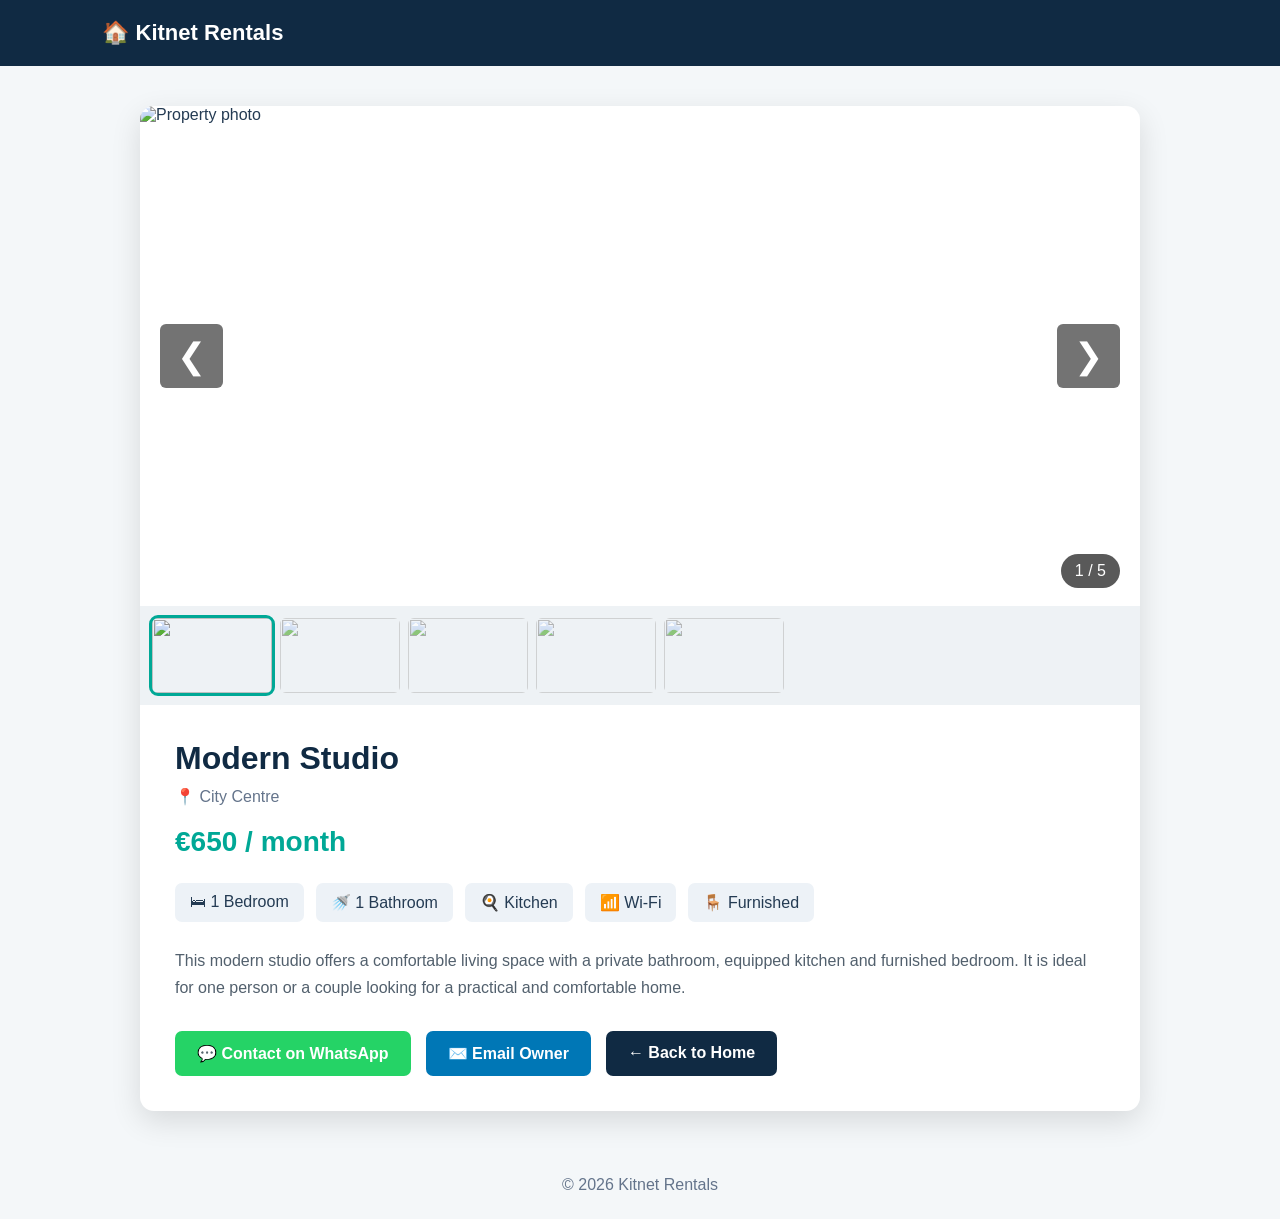
==== kitnet1.html @ 608497ba "Update kitnet1.html" ====
<!DOCTYPE html>
<html lang="en">
<head>
    <meta charset="UTF-8">
    <meta name="viewport" content="width=device-width, initial-scale=1.0">
    <title>Modern Studio | Kitnet Rentals</title>

    <style>
        * {
            box-sizing: border-box;
            margin: 0;
            padding: 0;
            font-family: Arial, sans-serif;
        }

        body {
            background: #f4f7f9;
            color: #243b53;
        }

        header {
            background: #102a43;
            padding: 20px 8%;
        }

        header a {
            color: white;
            text-decoration: none;
            font-size: 22px;
            font-weight: bold;
        }

        .container {
            max-width: 1000px;
            margin: 40px auto;
            background: white;
            border-radius: 14px;
            overflow: hidden;
            box-shadow: 0 10px 30px rgba(0,0,0,0.12);
        }

        /* PHOTO GALLERY */

        .gallery {
            position: relative;
        }

        .main-image {
            width: 100%;
            height: 500px;
            object-fit: cover;
            display: block;
        }

        .arrow {
            position: absolute;
            top: 50%;
            transform: translateY(-50%);
            background: rgba(0,0,0,0.55);
            color: white;
            border: none;
            font-size: 35px;
            padding: 12px 17px;
            cursor: pointer;
            border-radius: 6px;
        }

        .arrow:hover {
            background: rgba(0,0,0,0.8);
        }

        .previous {
            left: 20px;
        }

        .next {
            right: 20px;
        }

        .photo-number {
            position: absolute;
            bottom: 18px;
            right: 20px;
            background: rgba(0,0,0,0.65);
            color: white;
            padding: 8px 14px;
            border-radius: 20px;
        }

        /* THUMBNAILS */

        .thumbnails {
            display: flex;
            gap: 8px;
            padding: 12px;
            background: #eef2f5;
            overflow-x: auto;
        }

        .thumbnails img {
            width: 120px;
            height: 75px;
            object-fit: cover;
            cursor: pointer;
            border-radius: 6px;
            opacity: 0.65;
            transition: 0.2s;
        }

        .thumbnails img:hover {
            opacity: 1;
        }

        .thumbnails img.active {
            opacity: 1;
            outline: 3px solid #00a896;
        }

        /* PROPERTY INFORMATION */

        .content {
            padding: 35px;
        }

        h1 {
            color: #102a43;
            margin-bottom: 10px;
        }

        .location {
            color: #64748b;
            margin-bottom: 20px;
        }

        .price {
            color: #00a896;
            font-size: 28px;
            font-weight: bold;
            margin-bottom: 25px;
        }

        .features {
            display: flex;
            gap: 12px;
            flex-wrap: wrap;
            margin: 25px 0;
        }

        .features span {
            background: #edf2f7;
            padding: 10px 15px;
            border-radius: 7px;
        }

        .description {
            line-height: 1.7;
            color: #52606d;
            margin-bottom: 30px;
        }

        .buttons {
            display: flex;
            gap: 15px;
            flex-wrap: wrap;
        }

        .button {
            text-decoration: none;
            padding: 13px 22px;
            border-radius: 7px;
            font-weight: bold;
            color: white;
        }

        .whatsapp {
            background: #25D366;
        }

        .email {
            background: #0077b6;
        }

        .back {
            background: #102a43;
        }

        footer {
            text-align: center;
            padding: 25px;
            color: #64748b;
        }

        @media(max-width:700px) {

            .container {
                margin: 15px;
            }

            .main-image {
                height: 300px;
            }

            .content {
                padding: 22px;
            }

            .arrow {
                font-size: 25px;
            }

            .thumbnails img {
                width: 90px;
                height: 60px;
            }
        }
    </style>
</head>

<body>

<header>
    <a href="index.html">🏠 Kitnet Rentals</a>
</header>


<div class="container">

    <!-- GALLERY -->

    <div class="gallery">

        <img
            id="mainImage"
            class="main-image"
            src="https://images.unsplash.com/photo-1522708323590-d24dbb6b0267?auto=format&fit=crop&w=1400&q=85"
            alt="Property photo"
        >

        <button class="arrow previous" onclick="previousImage()">
            ❮
        </button>

        <button class="arrow next" onclick="nextImage()">
            ❯
        </button>

        <div class="photo-number" id="photoNumber">
            1 / 5
        </div>

    </div>


    <!-- SMALL PHOTOS -->

    <div class="thumbnails">

        <img
            src="https://images.unsplash.com/photo-1522708323590-d24dbb6b0267?auto=format&fit=crop&w=500&q=80"
            onclick="selectImage(0)"
            class="active"
        >

        <img
            src="https://images.unsplash.com/photo-1505693416388-ac5ce068fe85?auto=format&fit=crop&w=500&q=80"
            onclick="selectImage(1)"
        >

        <img
            src="https://images.unsplash.com/photo-1484154218962-a197022b5858?auto=format&fit=crop&w=500&q=80"
            onclick="selectImage(2)"
        >

        <img
            src="https://images.unsplash.com/photo-1564013799919-ab600027ffc6?auto=format&fit=crop&w=500&q=80"
            onclick="selectImage(3)"
        >

        <img
            src="https://images.unsplash.com/photo-1493663284031-b7e3aefcae8e?auto=format&fit=crop&w=500&q=80"
            onclick="selectImage(4)"
        >

    </div>


    <!-- PROPERTY DETAILS -->

    <div class="content">

        <h1>Modern Studio</h1>

        <p class="location">
            📍 City Centre
        </p>

        <p class="price">
            €650 / month
        </p>

        <div class="features">

            <span>🛏 1 Bedroom</span>

            <span>🚿 1 Bathroom</span>

            <span>🍳 Kitchen</span>

            <span>📶 Wi-Fi</span>

            <span>🪑 Furnished</span>

        </div>

        <p class="description">

            This modern studio offers a comfortable living space with
            a private bathroom, equipped kitchen and furnished bedroom.

            It is ideal for one person or a couple looking for a practical
            and comfortable home.

        </p>


        <div class="buttons">

            <a
                class="button whatsapp"
                href="https://wa.me/353833100451?text=Hello%2C%20I%20am%20interested%20in%20the%20Modern%20Studio."
                target="_blank">

                💬 Contact on WhatsApp

            </a>


            <a
                class="button email"
                href="mailto:owner@example.com">

                ✉️ Email Owner

            </a>


            <a
                class="button back"
                href="index.html">

                ← Back to Home

            </a>

        </div>

    </div>

</div>


<footer>
    © 2026 Kitnet Rentals
</footer>


<script>

    const images = [

        "https://images.unsplash.com/photo-1522708323590-d24dbb6b0267?auto=format&fit=crop&w=1400&q=85",

        "https://images.unsplash.com/photo-1505693416388-ac5ce068fe85?auto=format&fit=crop&w=1400&q=85",

        "https://images.unsplash.com/photo-1484154218962-a197022b5858?auto=format&fit=crop&w=1400&q=85",

        "https://images.unsplash.com/photo-1564013799919-ab600027ffc6?auto=format&fit=crop&w=1400&q=85",

        "https://images.unsplash.com/photo-1493663284031-b7e3aefcae8e?auto=format&fit=crop&w=1400&q=85"

    ];

    let currentImage = 0;


    function showImage() {

        document.getElementById("mainImage").src =
            images[currentImage];

        document.getElementById("photoNumber").innerText =
            (currentImage + 1) + " / " + images.length;


        const thumbnails =
            document.querySelectorAll(".thumbnails img");

        thumbnails.forEach(function(photo) {
            photo.classList.remove("active");
        });

        thumbnails[currentImage].classList.add("active");
    }


    function nextImage() {

        currentImage++;

        if (currentImage >= images.length) {
            currentImage = 0;
        }

        showImage();
    }


    function previousImage() {

        currentImage--;

        if (currentImage < 0) {
            currentImage = images.length - 1;
        }

        showImage();
    }


    function selectImage(number) {

        currentImage = number;

        showImage();
    }

</script>


</body>
</html>
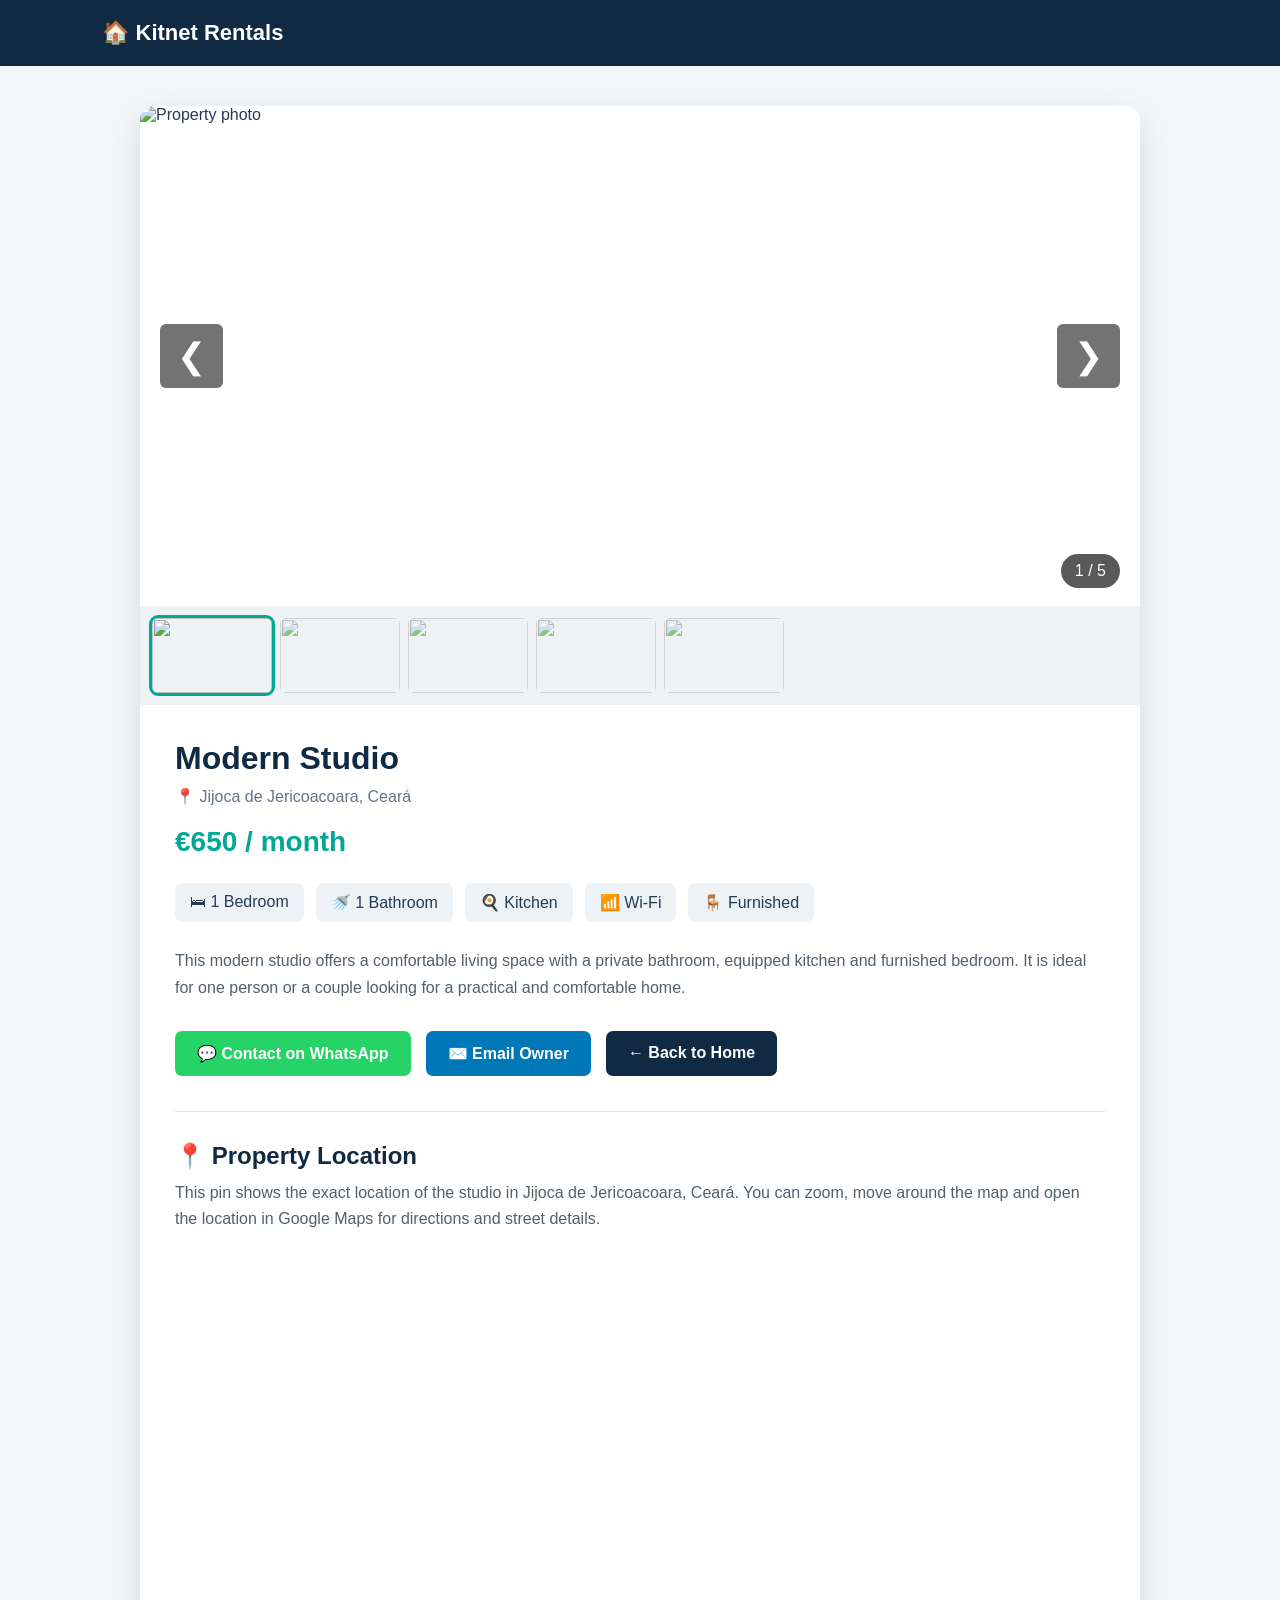
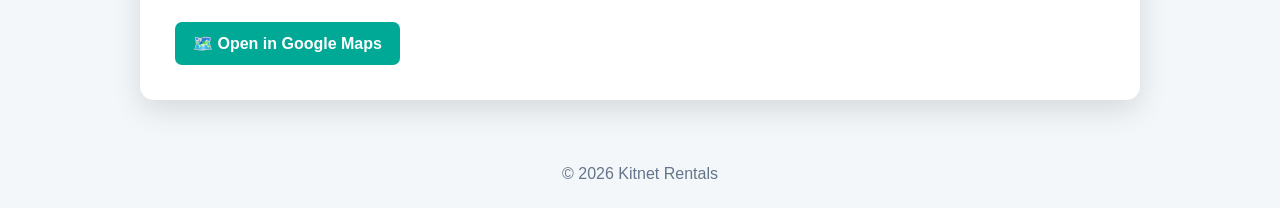
==== commit e1f6ae97: "Add interactive property map" ====
--- a/kitnet1.html
+++ b/kitnet1.html
@@ -184,6 +184,48 @@
             background: #102a43;
         }
 
+        /* PROPERTY MAP */
+        .map-section {
+            margin-top: 35px;
+            padding-top: 30px;
+            border-top: 1px solid #d9e2ec;
+        }
+
+        .map-section h2 {
+            color: #102a43;
+            margin-bottom: 10px;
+            font-size: 24px;
+        }
+
+        .map-section p {
+            color: #52606d;
+            line-height: 1.6;
+            margin-bottom: 15px;
+        }
+
+        .map-frame {
+            width: 100%;
+            height: 360px;
+            border: 0;
+            border-radius: 12px;
+            display: block;
+        }
+
+        .map-link {
+            display: inline-block;
+            margin-top: 15px;
+            background: #00a896;
+            color: white;
+            text-decoration: none;
+            padding: 12px 18px;
+            border-radius: 7px;
+            font-weight: bold;
+        }
+
+        .map-link:hover {
+            background: #028b7c;
+        }
+
         footer {
             text-align: center;
             padding: 25px;
@@ -290,9 +332,7 @@
 
         <h1>Modern Studio</h1>
 
-        <p class="location">
-            📍 City Centre
-        </p>
+        <p class="location">📍 Jijoca de Jericoacoara, Ceará</p>
 
         <p class="price">
             €650 / month
@@ -354,6 +394,34 @@
 
         </div>
 
+        <section class="map-section" aria-labelledby="property-location-title">
+            <h2 id="property-location-title">📍 Property Location</h2>
+
+            <p>
+                This pin shows the exact location of the studio in
+                Jijoca de Jericoacoara, Ceará. You can zoom, move around the map
+                and open the location in Google Maps for directions and street details.
+            </p>
+
+            <iframe
+                class="map-frame"
+                src="https://www.google.com/maps?q=-2.9163611,-40.4508333&z=17&output=embed"
+                title="Map showing the exact property location in Jijoca de Jericoacoara"
+                loading="lazy"
+                referrerpolicy="no-referrer-when-downgrade"
+                allowfullscreen>
+            </iframe>
+
+            <a
+                class="map-link"
+                href="https://www.google.com/maps?q=-2.9163611,-40.4508333"
+                target="_blank"
+                rel="noopener noreferrer">
+                🗺️ Open in Google Maps
+            </a>
+        </section>
+
+
     </div>
 
 </div>
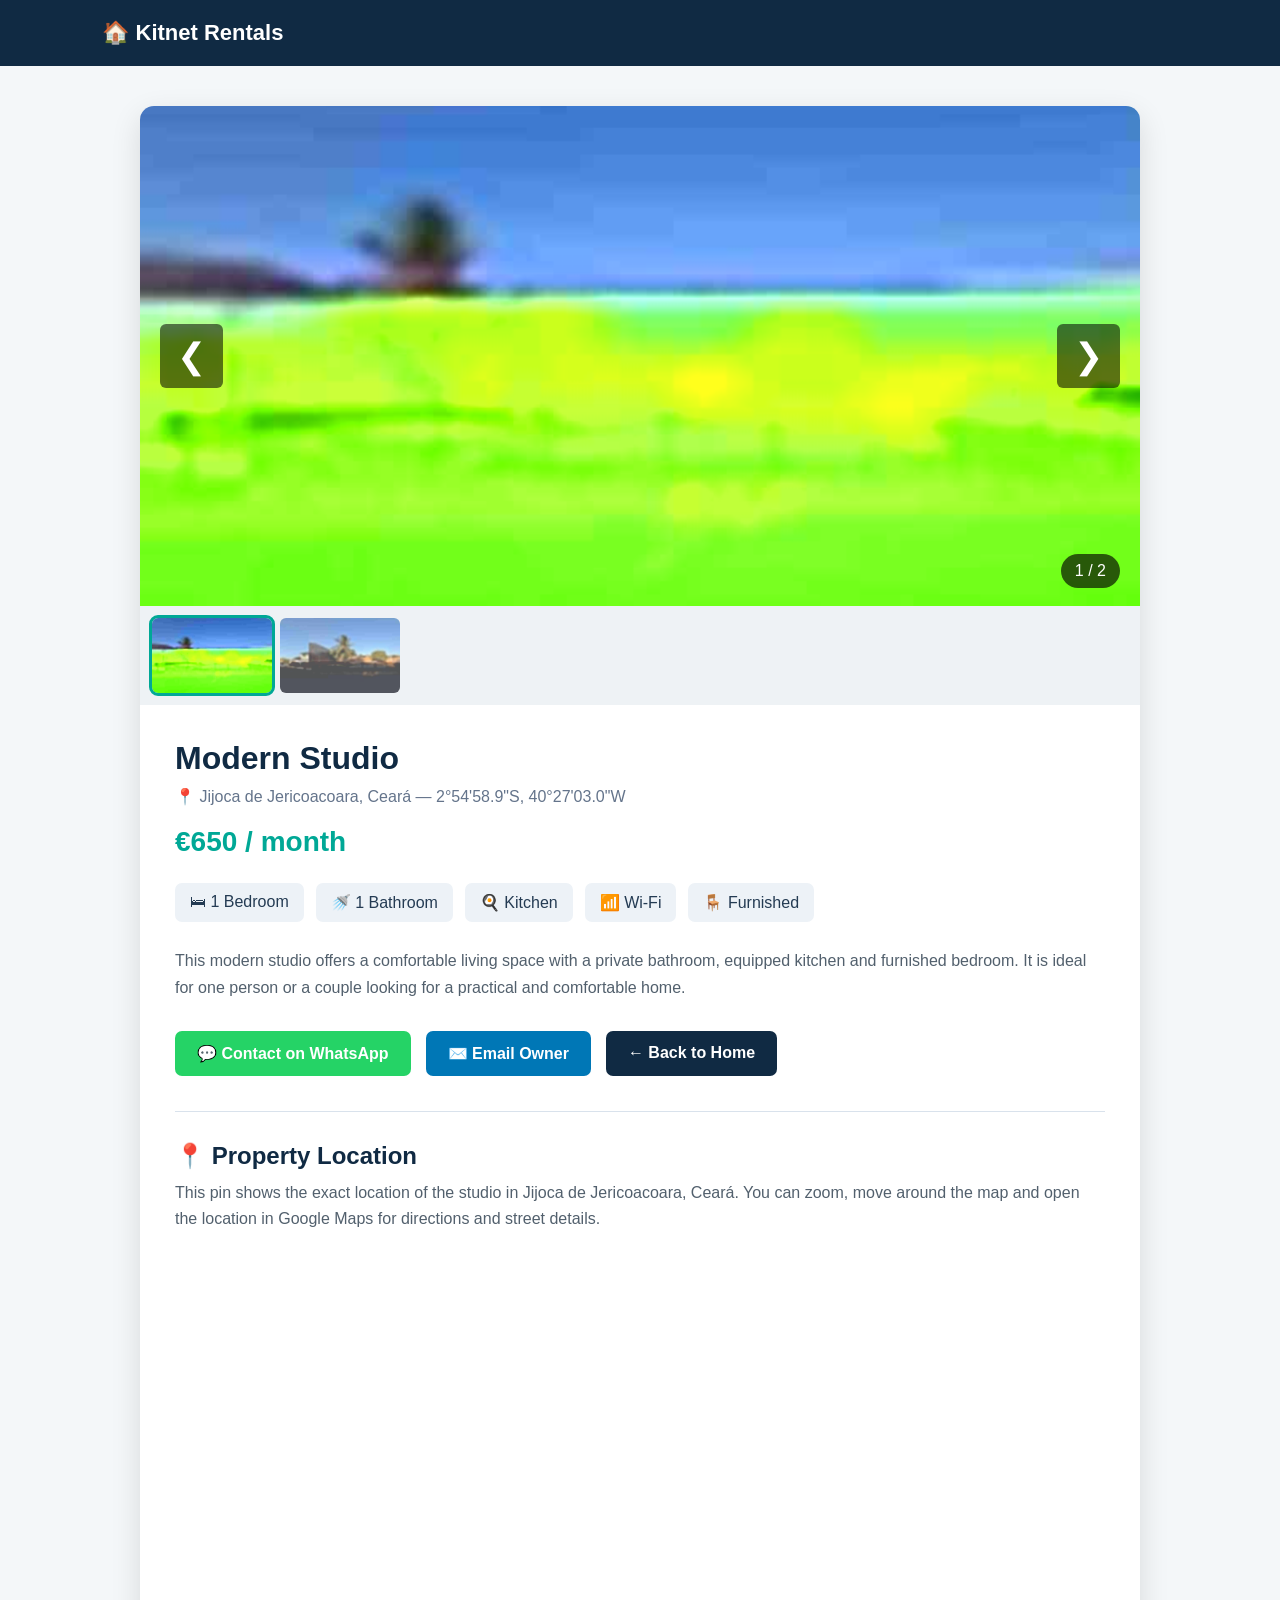
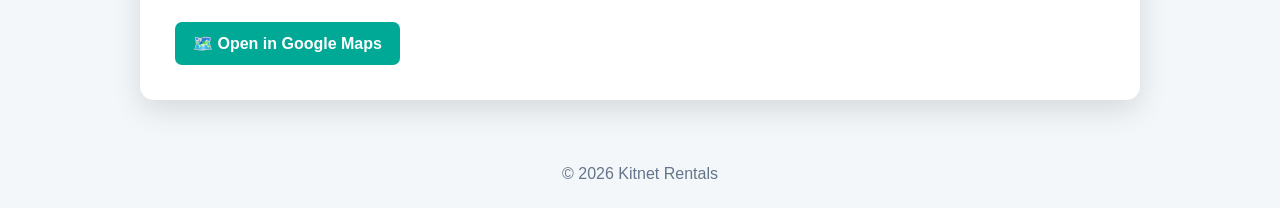
==== commit c026f6c0: "Use actual Modern Studio photos and exact location" ====
--- a/kitnet1.html
+++ b/kitnet1.html
@@ -274,8 +274,8 @@
         <img
             id="mainImage"
             class="main-image"
-            src="https://images.unsplash.com/photo-1522708323590-d24dbb6b0267?auto=format&fit=crop&w=1400&q=85"
-            alt="Property photo"
+            src="images/modern-studio-1.jpg"
+            alt="Modern Studio property exterior"
         >
 
         <button class="arrow previous" onclick="previousImage()">
@@ -287,7 +287,7 @@
         </button>
 
         <div class="photo-number" id="photoNumber">
-            1 / 5
+            1 / 2
         </div>
 
     </div>
@@ -298,31 +298,18 @@
     <div class="thumbnails">
 
         <img
-            src="https://images.unsplash.com/photo-1522708323590-d24dbb6b0267?auto=format&fit=crop&w=500&q=80"
+            src="images/modern-studio-1.jpg"
             onclick="selectImage(0)"
             class="active"
+            alt="Modern Studio exterior view 1"
         >
 
         <img
-            src="https://images.unsplash.com/photo-1505693416388-ac5ce068fe85?auto=format&fit=crop&w=500&q=80"
+            src="images/modern-studio-2.jpg"
             onclick="selectImage(1)"
+            alt="Modern Studio exterior view 2"
         >
 
-        <img
-            src="https://images.unsplash.com/photo-1484154218962-a197022b5858?auto=format&fit=crop&w=500&q=80"
-            onclick="selectImage(2)"
-        >
-
-        <img
-            src="https://images.unsplash.com/photo-1564013799919-ab600027ffc6?auto=format&fit=crop&w=500&q=80"
-            onclick="selectImage(3)"
-        >
-
-        <img
-            src="https://images.unsplash.com/photo-1493663284031-b7e3aefcae8e?auto=format&fit=crop&w=500&q=80"
-            onclick="selectImage(4)"
-        >
-
     </div>
 
 
@@ -332,7 +319,7 @@
 
         <h1>Modern Studio</h1>
 
-        <p class="location">📍 Jijoca de Jericoacoara, Ceará</p>
+        <p class="location">📍 Jijoca de Jericoacoara, Ceará — 2°54'58.9"S, 40°27'03.0"W</p>
 
         <p class="price">
             €650 / month
@@ -435,17 +422,8 @@
 <script>
 
     const images = [
-
-        "https://images.unsplash.com/photo-1522708323590-d24dbb6b0267?auto=format&fit=crop&w=1400&q=85",
-
-        "https://images.unsplash.com/photo-1505693416388-ac5ce068fe85?auto=format&fit=crop&w=1400&q=85",
-
-        "https://images.unsplash.com/photo-1484154218962-a197022b5858?auto=format&fit=crop&w=1400&q=85",
-
-        "https://images.unsplash.com/photo-1564013799919-ab600027ffc6?auto=format&fit=crop&w=1400&q=85",
-
-        "https://images.unsplash.com/photo-1493663284031-b7e3aefcae8e?auto=format&fit=crop&w=1400&q=85"
-
+        "images/modern-studio-1.jpg",
+        "images/modern-studio-2.jpg"
     ];
 
     let currentImage = 0;
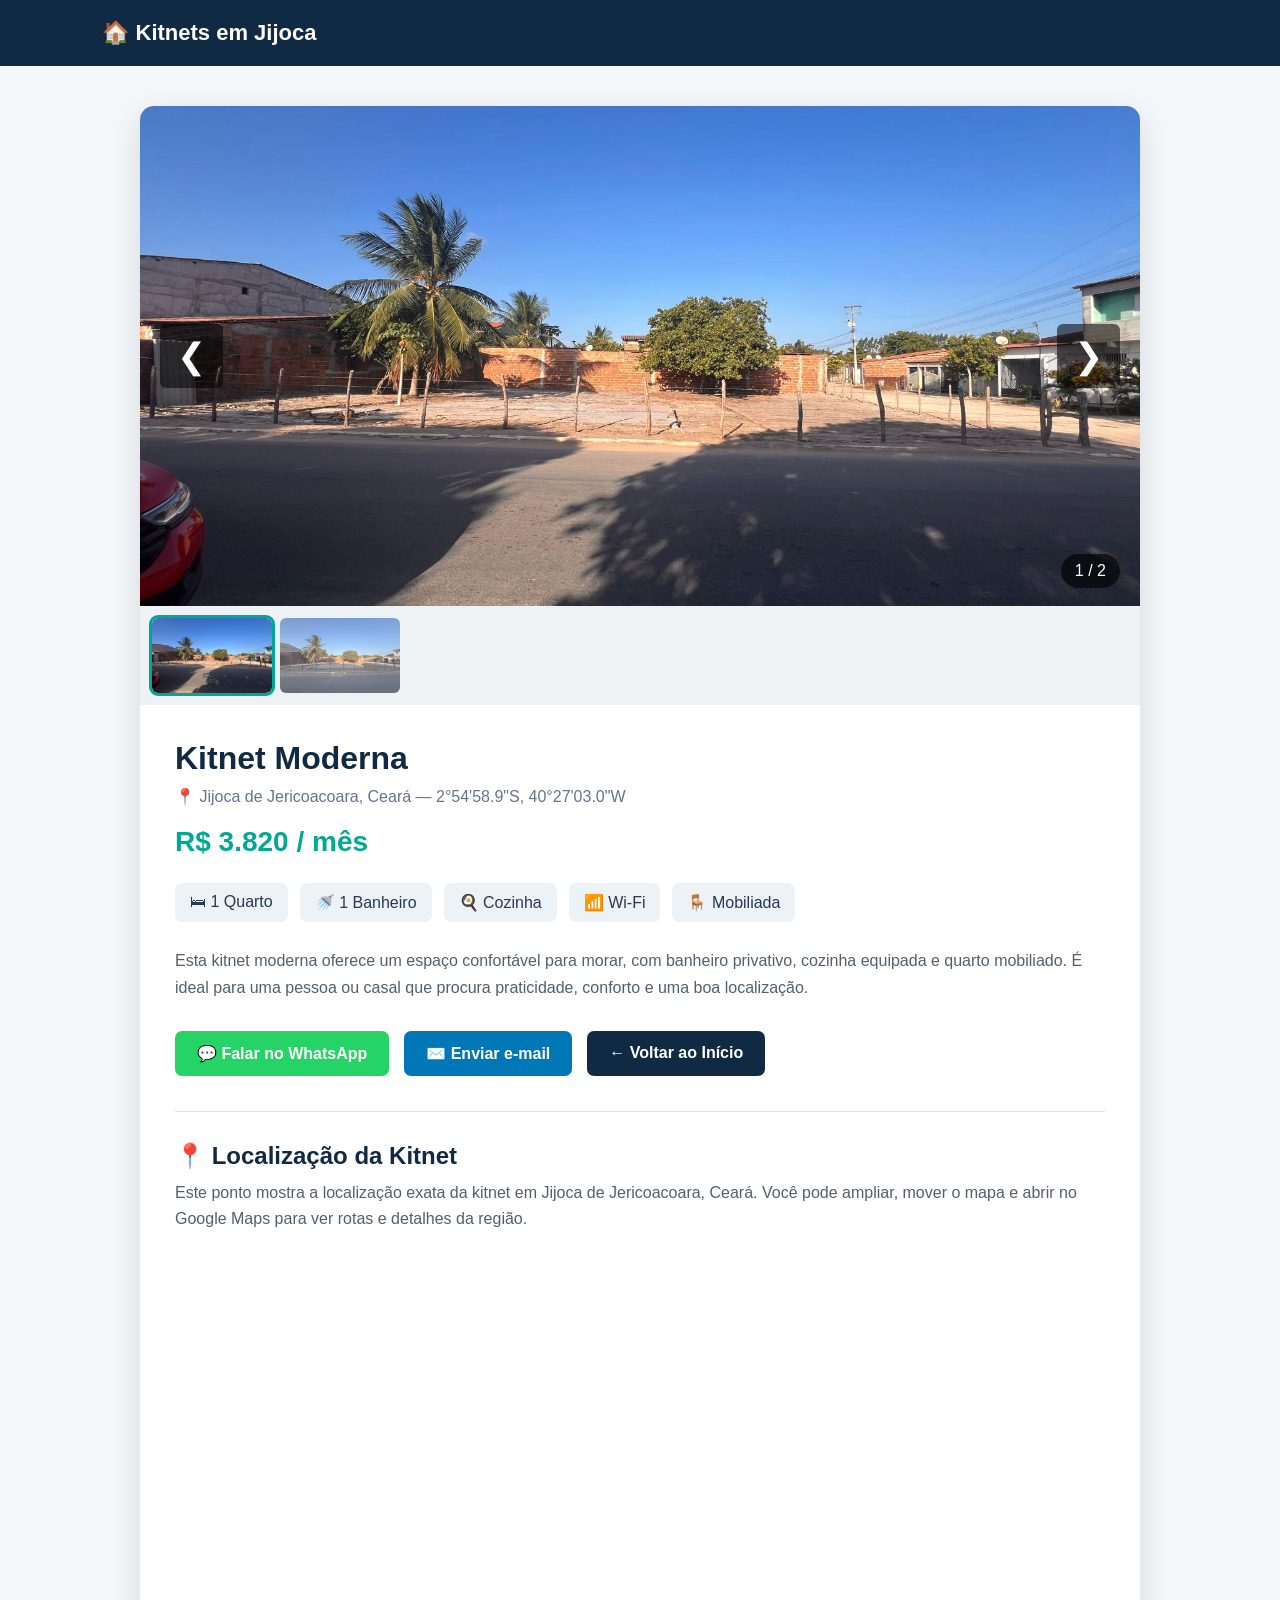
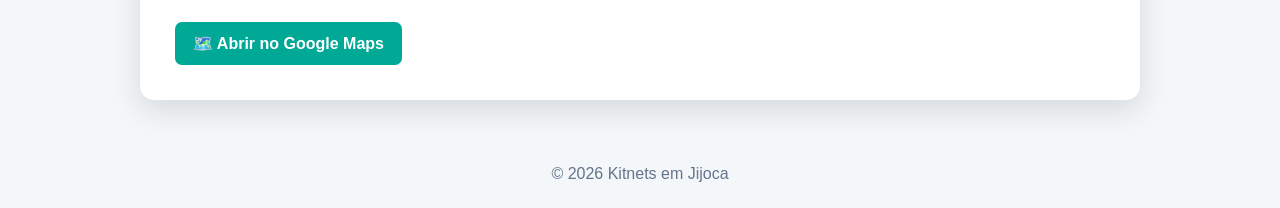
==== commit 556f3846: "Translate Modern Studio page to Portuguese and BRL" ====
--- a/kitnet1.html
+++ b/kitnet1.html
@@ -1,9 +1,9 @@
 <!DOCTYPE html>
-<html lang="en">
+<html lang="pt-BR">
 <head>
     <meta charset="UTF-8">
     <meta name="viewport" content="width=device-width, initial-scale=1.0">
-    <title>Modern Studio | Kitnet Rentals</title>
+    <title>Kitnet Moderna | Kitnets em Jijoca</title>
 
     <style>
         * {
@@ -261,7 +261,7 @@
 <body>
 
 <header>
-    <a href="index.html">🏠 Kitnet Rentals</a>
+    <a href="index.html">🏠 Kitnets em Jijoca</a>
 </header>
 
 
@@ -275,7 +275,7 @@
             id="mainImage"
             class="main-image"
             src="images/modern-studio-1.jpg"
-            alt="Modern Studio property exterior"
+            alt="Área externa da Kitnet Moderna"
         >
 
         <button class="arrow previous" onclick="previousImage()">
@@ -301,13 +301,13 @@
             src="images/modern-studio-1.jpg"
             onclick="selectImage(0)"
             class="active"
-            alt="Modern Studio exterior view 1"
+            alt="Kitnet Moderna - vista externa 1"
         >
 
         <img
             src="images/modern-studio-2.jpg"
             onclick="selectImage(1)"
-            alt="Modern Studio exterior view 2"
+            alt="Kitnet Moderna - vista externa 2"
         >
 
     </div>
@@ -317,35 +317,35 @@
 
     <div class="content">
 
-        <h1>Modern Studio</h1>
+        <h1>Kitnet Moderna</h1>
 
         <p class="location">📍 Jijoca de Jericoacoara, Ceará — 2°54'58.9"S, 40°27'03.0"W</p>
 
         <p class="price">
-            €650 / month
+            R$ 3.820 / mês
         </p>
 
         <div class="features">
 
-            <span>🛏 1 Bedroom</span>
-
-            <span>🚿 1 Bathroom</span>
-
-            <span>🍳 Kitchen</span>
+            <span>🛏 1 Quarto</span>
+
+            <span>🚿 1 Banheiro</span>
+
+            <span>🍳 Cozinha</span>
 
             <span>📶 Wi-Fi</span>
 
-            <span>🪑 Furnished</span>
+            <span>🪑 Mobiliada</span>
 
         </div>
 
         <p class="description">
 
-            This modern studio offers a comfortable living space with
-            a private bathroom, equipped kitchen and furnished bedroom.
-
-            It is ideal for one person or a couple looking for a practical
-            and comfortable home.
+            Esta kitnet moderna oferece um espaço confortável para morar,
+            com banheiro privativo, cozinha equipada e quarto mobiliado.
+
+            É ideal para uma pessoa ou casal que procura praticidade,
+            conforto e uma boa localização.
 
         </p>
 
@@ -354,10 +354,10 @@
 
             <a
                 class="button whatsapp"
-                href="https://wa.me/353833100451?text=Hello%2C%20I%20am%20interested%20in%20the%20Modern%20Studio."
+                href="https://wa.me/353833100451?text=Olá%2C%20tenho%20interesse%20na%20Kitnet%20Moderna."
                 target="_blank">
 
-                💬 Contact on WhatsApp
+                💬 Falar no WhatsApp
 
             </a>
 
@@ -366,7 +366,7 @@
                 class="button email"
                 href="mailto:owner@example.com">
 
-                ✉️ Email Owner
+                ✉️ Enviar e-mail
 
             </a>
 
@@ -375,25 +375,25 @@
                 class="button back"
                 href="index.html">
 
-                ← Back to Home
+                ← Voltar ao Início
 
             </a>
 
         </div>
 
         <section class="map-section" aria-labelledby="property-location-title">
-            <h2 id="property-location-title">📍 Property Location</h2>
+            <h2 id="property-location-title">📍 Localização da Kitnet</h2>
 
             <p>
-                This pin shows the exact location of the studio in
-                Jijoca de Jericoacoara, Ceará. You can zoom, move around the map
-                and open the location in Google Maps for directions and street details.
+                Este ponto mostra a localização exata da kitnet em
+                Jijoca de Jericoacoara, Ceará. Você pode ampliar, mover o mapa
+                e abrir no Google Maps para ver rotas e detalhes da região.
             </p>
 
             <iframe
                 class="map-frame"
                 src="https://www.google.com/maps?q=-2.9163611,-40.4508333&z=17&output=embed"
-                title="Map showing the exact property location in Jijoca de Jericoacoara"
+                title="Mapa com a localização exata da kitnet em Jijoca de Jericoacoara"
                 loading="lazy"
                 referrerpolicy="no-referrer-when-downgrade"
                 allowfullscreen>
@@ -404,7 +404,7 @@
                 href="https://www.google.com/maps?q=-2.9163611,-40.4508333"
                 target="_blank"
                 rel="noopener noreferrer">
-                🗺️ Open in Google Maps
+                🗺️ Abrir no Google Maps
             </a>
         </section>
 
@@ -415,7 +415,7 @@
 
 
 <footer>
-    © 2026 Kitnet Rentals
+    © 2026 Kitnets em Jijoca
 </footer>
 
 
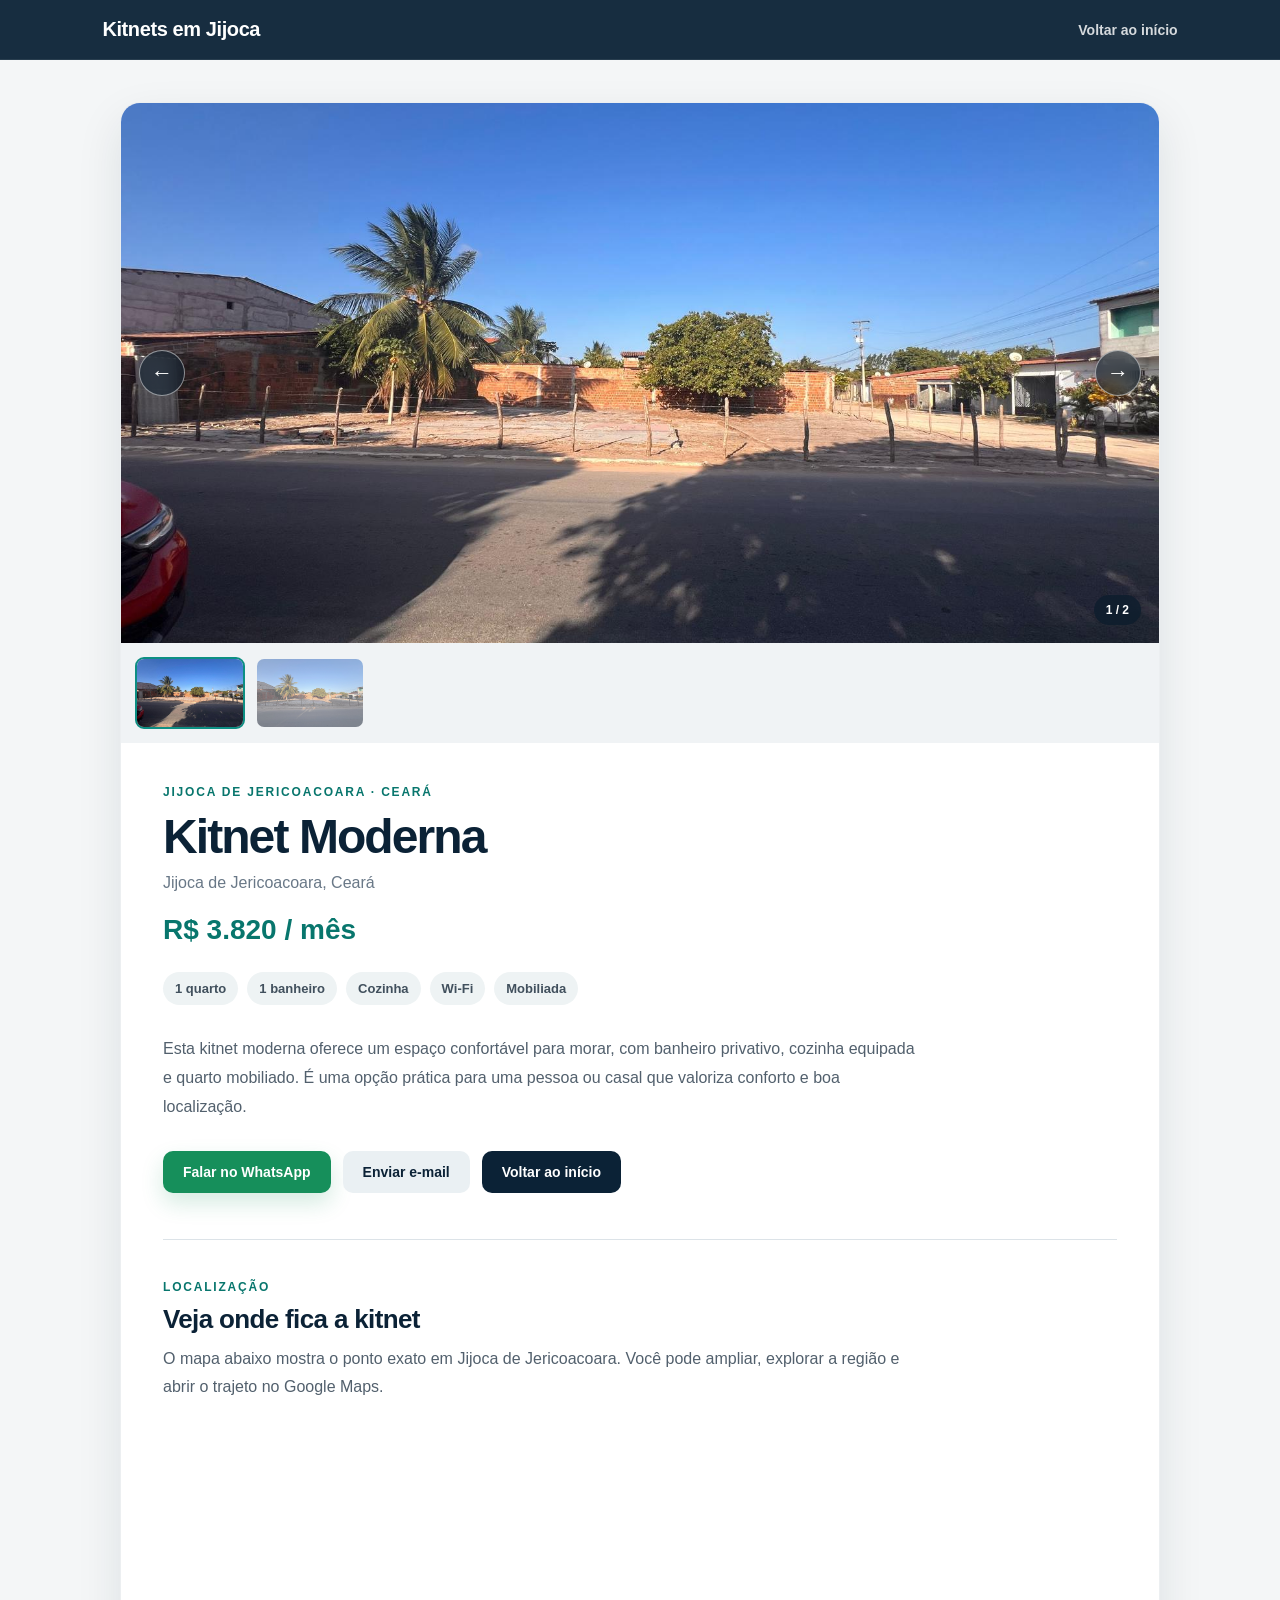
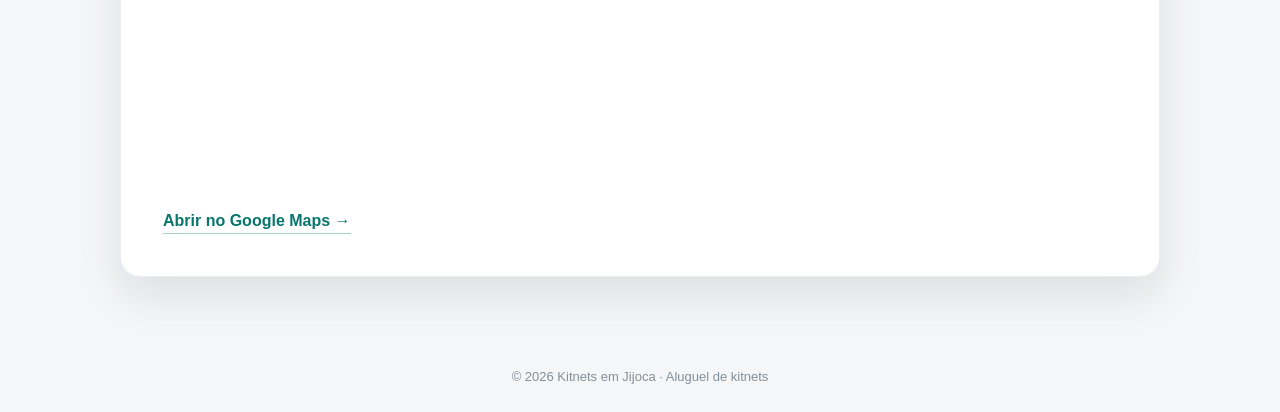
==== commit 6e443772: "Refine kitnet1.html design and interactions" ====
--- a/kitnet1.html
+++ b/kitnet1.html
@@ -3,257 +3,321 @@
 <head>
     <meta charset="UTF-8">
     <meta name="viewport" content="width=device-width, initial-scale=1.0">
+    <meta name="description" content="Kitnet Moderna para aluguel em Jijoca de Jericoacoara, Ceará.">
     <title>Kitnet Moderna | Kitnets em Jijoca</title>
 
     <style>
+        :root {
+            --navy: #0b2236;
+            --teal: #0d8f83;
+            --teal-dark: #08766d;
+            --ink: #17212b;
+            --muted: #697887;
+            --page: #f4f6f7;
+            --line: #dce3e8;
+            --shadow: 0 18px 45px rgba(15,35,50,.10);
+        }
+
         * {
             box-sizing: border-box;
             margin: 0;
             padding: 0;
-            font-family: Arial, sans-serif;
-        }
+        }
+
+        html { scroll-behavior: smooth; }
 
         body {
-            background: #f4f7f9;
-            color: #243b53;
+            font-family: Arial, Helvetica, sans-serif;
+            background: var(--page);
+            color: var(--ink);
+            -webkit-font-smoothing: antialiased;
         }
 
         header {
-            background: #102a43;
-            padding: 20px 8%;
-        }
-
-        header a {
+            position: sticky;
+            top: 0;
+            z-index: 40;
+            display: flex;
+            justify-content: space-between;
+            align-items: center;
+            padding: 18px 8%;
+            background: rgba(11,34,54,.95);
+            backdrop-filter: blur(14px);
+            border-bottom: 1px solid rgba(255,255,255,.08);
+        }
+
+        .brand, .back-top {
             color: white;
             text-decoration: none;
-            font-size: 22px;
-            font-weight: bold;
-        }
+        }
+
+        .brand {
+            font-size: 20px;
+            font-weight: 800;
+            letter-spacing: -.02em;
+        }
+
+        .back-top {
+            font-size: 14px;
+            font-weight: 700;
+            opacity: .82;
+        }
+
+        .back-top:hover { opacity: 1; }
 
         .container {
-            max-width: 1000px;
-            margin: 40px auto;
+            max-width: 1040px;
+            margin: 42px auto 64px;
             background: white;
-            border-radius: 14px;
+            border-radius: 20px;
             overflow: hidden;
-            box-shadow: 0 10px 30px rgba(0,0,0,0.12);
-        }
-
-        /* PHOTO GALLERY */
+            box-shadow: var(--shadow);
+            border: 1px solid rgba(23,56,79,.08);
+        }
 
         .gallery {
             position: relative;
+            overflow: hidden;
+            background: #e9eef1;
         }
 
         .main-image {
             width: 100%;
-            height: 500px;
+            height: 540px;
             object-fit: cover;
             display: block;
+            transition: opacity .25s ease, transform .7s cubic-bezier(.2,.7,.2,1);
+        }
+
+        .gallery:hover .main-image {
+            transform: scale(1.015);
         }
 
         .arrow {
             position: absolute;
             top: 50%;
             transform: translateY(-50%);
-            background: rgba(0,0,0,0.55);
+            width: 46px;
+            height: 46px;
+            border-radius: 50%;
+            border: 1px solid rgba(255,255,255,.5);
+            background: rgba(8,27,43,.55);
+            backdrop-filter: blur(8px);
             color: white;
-            border: none;
-            font-size: 35px;
-            padding: 12px 17px;
+            font-size: 22px;
             cursor: pointer;
-            border-radius: 6px;
+            transition: background .2s ease, transform .2s ease;
         }
 
         .arrow:hover {
-            background: rgba(0,0,0,0.8);
-        }
-
-        .previous {
-            left: 20px;
-        }
-
-        .next {
-            right: 20px;
-        }
+            background: rgba(8,27,43,.78);
+            transform: translateY(-50%) scale(1.04);
+        }
+
+        .previous { left: 18px; }
+        .next { right: 18px; }
 
         .photo-number {
             position: absolute;
+            right: 18px;
             bottom: 18px;
-            right: 20px;
-            background: rgba(0,0,0,0.65);
+            padding: 8px 12px;
+            border-radius: 999px;
+            background: rgba(8,27,43,.65);
+            backdrop-filter: blur(8px);
             color: white;
-            padding: 8px 14px;
-            border-radius: 20px;
-        }
-
-        /* THUMBNAILS */
+            font-size: 12px;
+            font-weight: 700;
+        }
 
         .thumbnails {
             display: flex;
-            gap: 8px;
-            padding: 12px;
-            background: #eef2f5;
-            overflow-x: auto;
+            gap: 10px;
+            padding: 14px;
+            background: #f0f3f5;
         }
 
         .thumbnails img {
-            width: 120px;
-            height: 75px;
+            width: 110px;
+            height: 72px;
             object-fit: cover;
+            border-radius: 9px;
             cursor: pointer;
-            border-radius: 6px;
-            opacity: 0.65;
-            transition: 0.2s;
+            opacity: .55;
+            border: 2px solid transparent;
+            transition: opacity .2s ease, border-color .2s ease, transform .2s ease;
         }
 
         .thumbnails img:hover {
-            opacity: 1;
+            opacity: .88;
+            transform: translateY(-1px);
         }
 
         .thumbnails img.active {
             opacity: 1;
-            outline: 3px solid #00a896;
-        }
-
-        /* PROPERTY INFORMATION */
+            border-color: var(--teal);
+        }
 
         .content {
-            padding: 35px;
+            padding: 42px;
+        }
+
+        .eyebrow {
+            color: var(--teal-dark);
+            font-size: 12px;
+            font-weight: 800;
+            letter-spacing: .15em;
+            text-transform: uppercase;
+            margin-bottom: 10px;
         }
 
         h1 {
-            color: #102a43;
+            color: var(--navy);
+            font-size: clamp(32px, 5vw, 48px);
+            letter-spacing: -.04em;
             margin-bottom: 10px;
         }
 
         .location {
-            color: #64748b;
-            margin-bottom: 20px;
+            color: var(--muted);
+            margin-bottom: 22px;
         }
 
         .price {
-            color: #00a896;
+            color: var(--teal-dark);
             font-size: 28px;
-            font-weight: bold;
-            margin-bottom: 25px;
+            font-weight: 800;
+            margin-bottom: 26px;
         }
 
         .features {
+            display: flex;
+            flex-wrap: wrap;
+            gap: 9px;
+            margin: 24px 0 30px;
+        }
+
+        .features span {
+            background: #eef3f4;
+            color: #41505d;
+            padding: 9px 12px;
+            border-radius: 999px;
+            font-size: 13px;
+            font-weight: 700;
+        }
+
+        .description {
+            max-width: 760px;
+            color: #52606d;
+            line-height: 1.8;
+            margin-bottom: 30px;
+        }
+
+        .buttons {
             display: flex;
             gap: 12px;
             flex-wrap: wrap;
-            margin: 25px 0;
-        }
-
-        .features span {
-            background: #edf2f7;
-            padding: 10px 15px;
-            border-radius: 7px;
-        }
-
-        .description {
-            line-height: 1.7;
-            color: #52606d;
-            margin-bottom: 30px;
-        }
-
-        .buttons {
-            display: flex;
-            gap: 15px;
-            flex-wrap: wrap;
         }
 
         .button {
             text-decoration: none;
-            padding: 13px 22px;
-            border-radius: 7px;
-            font-weight: bold;
+            padding: 13px 20px;
+            border-radius: 10px;
+            font-weight: 800;
+            font-size: 14px;
+            transition: transform .2s ease, box-shadow .2s ease, background .2s ease;
+        }
+
+        .button:hover {
+            transform: translateY(-2px);
+        }
+
+        .whatsapp {
+            background: #168f5b;
             color: white;
-        }
-
-        .whatsapp {
-            background: #25D366;
+            box-shadow: 0 10px 22px rgba(22,143,91,.18);
         }
 
         .email {
-            background: #0077b6;
+            background: #eaf0f3;
+            color: var(--navy);
         }
 
         .back {
-            background: #102a43;
-        }
-
-        /* PROPERTY MAP */
+            background: var(--navy);
+            color: white;
+        }
+
         .map-section {
-            margin-top: 35px;
-            padding-top: 30px;
-            border-top: 1px solid #d9e2ec;
+            margin-top: 46px;
+            padding-top: 40px;
+            border-top: 1px solid var(--line);
         }
 
         .map-section h2 {
-            color: #102a43;
+            color: var(--navy);
+            font-size: 26px;
+            letter-spacing: -.025em;
             margin-bottom: 10px;
-            font-size: 24px;
         }
 
         .map-section p {
+            max-width: 760px;
             color: #52606d;
-            line-height: 1.6;
-            margin-bottom: 15px;
+            line-height: 1.7;
+            margin-bottom: 18px;
         }
 
         .map-frame {
             width: 100%;
-            height: 360px;
+            height: 380px;
             border: 0;
-            border-radius: 12px;
+            border-radius: 14px;
             display: block;
         }
 
         .map-link {
             display: inline-block;
-            margin-top: 15px;
-            background: #00a896;
-            color: white;
+            margin-top: 14px;
+            color: var(--teal-dark);
             text-decoration: none;
-            padding: 12px 18px;
-            border-radius: 7px;
-            font-weight: bold;
-        }
-
-        .map-link:hover {
-            background: #028b7c;
+            font-weight: 800;
+            border-bottom: 1px solid rgba(8,118,109,.35);
+            padding-bottom: 3px;
         }
 
         footer {
             text-align: center;
-            padding: 25px;
-            color: #64748b;
+            padding: 28px;
+            color: #82909b;
+            font-size: 13px;
+        }
+
+        .reveal {
+            opacity: 0;
+            transform: translateY(24px);
+            transition: opacity .7s ease, transform .7s cubic-bezier(.2,.7,.2,1);
+        }
+
+        .reveal.visible {
+            opacity: 1;
+            transform: translateY(0);
         }
 
         @media(max-width:700px) {
-
-            .container {
-                margin: 15px;
-            }
-
-            .main-image {
-                height: 300px;
-            }
-
-            .content {
-                padding: 22px;
-            }
-
-            .arrow {
-                font-size: 25px;
-            }
-
-            .thumbnails img {
-                width: 90px;
-                height: 60px;
-            }
+            header { padding: 16px 18px; }
+            .brand { font-size: 17px; }
+            .container { margin: 16px; border-radius: 16px; }
+            .main-image { height: 320px; }
+            .content { padding: 26px 22px; }
+            .map-frame { height: 320px; }
+            .thumbnails img { width: 88px; height: 58px; }
+        }
+
+        @media(prefers-reduced-motion: reduce) {
+            html { scroll-behavior: auto; }
+            .reveal { opacity: 1; transform: none; transition: none; }
+            .main-image, .button, .arrow, .thumbnails img { transition: none; }
         }
     </style>
 </head>
@@ -261,133 +325,55 @@
 <body>
 
 <header>
-    <a href="index.html">🏠 Kitnets em Jijoca</a>
+    <a class="brand" href="index.html">Kitnets em Jijoca</a>
+    <a class="back-top" href="index.html">Voltar ao início</a>
 </header>
 
-
-<div class="container">
-
-    <!-- GALLERY -->
-
+<main class="container reveal">
     <div class="gallery">
-
-        <img
-            id="mainImage"
-            class="main-image"
-            src="images/modern-studio-1.jpg"
-            alt="Área externa da Kitnet Moderna"
-        >
-
-        <button class="arrow previous" onclick="previousImage()">
-            ❮
-        </button>
-
-        <button class="arrow next" onclick="nextImage()">
-            ❯
-        </button>
-
-        <div class="photo-number" id="photoNumber">
-            1 / 2
-        </div>
-
+        <img id="mainImage" class="main-image" src="images/modern-studio-1.jpg" alt="Área externa da Kitnet Moderna">
+
+        <button class="arrow previous" onclick="previousImage()" aria-label="Foto anterior">←</button>
+        <button class="arrow next" onclick="nextImage()" aria-label="Próxima foto">→</button>
+
+        <div class="photo-number" id="photoNumber">1 / 2</div>
     </div>
 
-
-    <!-- SMALL PHOTOS -->
-
     <div class="thumbnails">
-
-        <img
-            src="images/modern-studio-1.jpg"
-            onclick="selectImage(0)"
-            class="active"
-            alt="Kitnet Moderna - vista externa 1"
-        >
-
-        <img
-            src="images/modern-studio-2.jpg"
-            onclick="selectImage(1)"
-            alt="Kitnet Moderna - vista externa 2"
-        >
-
+        <img src="images/modern-studio-1.jpg" onclick="selectImage(0)" class="active" alt="Kitnet Moderna, vista 1">
+        <img src="images/modern-studio-2.jpg" onclick="selectImage(1)" alt="Kitnet Moderna, vista 2">
     </div>
 
-
-    <!-- PROPERTY DETAILS -->
-
     <div class="content">
-
-        <h1>Kitnet Moderna</h1>
-
-        <p class="location">📍 Jijoca de Jericoacoara, Ceará — 2°54'58.9"S, 40°27'03.0"W</p>
-
-        <p class="price">
-            R$ 3.820 / mês
-        </p>
-
-        <div class="features">
-
-            <span>🛏 1 Quarto</span>
-
-            <span>🚿 1 Banheiro</span>
-
-            <span>🍳 Cozinha</span>
-
-            <span>📶 Wi-Fi</span>
-
-            <span>🪑 Mobiliada</span>
-
-        </div>
-
-        <p class="description">
-
-            Esta kitnet moderna oferece um espaço confortável para morar,
-            com banheiro privativo, cozinha equipada e quarto mobiliado.
-
-            É ideal para uma pessoa ou casal que procura praticidade,
-            conforto e uma boa localização.
-
-        </p>
-
-
-        <div class="buttons">
-
-            <a
-                class="button whatsapp"
-                href="https://wa.me/353833100451?text=Olá%2C%20tenho%20interesse%20na%20Kitnet%20Moderna."
-                target="_blank">
-
-                💬 Falar no WhatsApp
-
-            </a>
-
-
-            <a
-                class="button email"
-                href="mailto:owner@example.com">
-
-                ✉️ Enviar e-mail
-
-            </a>
-
-
-            <a
-                class="button back"
-                href="index.html">
-
-                ← Voltar ao Início
-
-            </a>
-
-        </div>
-
-        <section class="map-section" aria-labelledby="property-location-title">
-            <h2 id="property-location-title">📍 Localização da Kitnet</h2>
-
+        <section class="reveal">
+            <div class="eyebrow">Jijoca de Jericoacoara · Ceará</div>
+            <h1>Kitnet Moderna</h1>
+            <p class="location">Jijoca de Jericoacoara, Ceará</p>
+            <p class="price">R$ 3.820 / mês</p>
+
+            <div class="features">
+                <span>1 quarto</span>
+                <span>1 banheiro</span>
+                <span>Cozinha</span>
+                <span>Wi-Fi</span>
+                <span>Mobiliada</span>
+            </div>
+
+            <p class="description">Esta kitnet moderna oferece um espaço confortável para morar, com banheiro privativo, cozinha equipada e quarto mobiliado. É uma opção prática para uma pessoa ou casal que valoriza conforto e boa localização.</p>
+
+            <div class="buttons">
+                <a class="button whatsapp" href="https://wa.me/353833100451?text=Ol%C3%A1%2C%20tenho%20interesse%20na%20Kitnet%20Moderna." target="_blank" rel="noopener noreferrer">Falar no WhatsApp</a>
+                <a class="button email" href="mailto:owner@example.com">Enviar e-mail</a>
+                <a class="button back" href="index.html">Voltar ao início</a>
+            </div>
+        </section>
+
+        <section class="map-section reveal" aria-labelledby="property-location-title">
+            <div class="eyebrow">Localização</div>
+            <h2 id="property-location-title">Veja onde fica a kitnet</h2>
             <p>
-                Este ponto mostra a localização exata da kitnet em
-                Jijoca de Jericoacoara, Ceará. Você pode ampliar, mover o mapa
-                e abrir no Google Maps para ver rotas e detalhes da região.
+                O mapa abaixo mostra o ponto exato em Jijoca de Jericoacoara.
+                Você pode ampliar, explorar a região e abrir o trajeto no Google Maps.
             </p>
 
             <iframe
@@ -399,28 +385,14 @@
                 allowfullscreen>
             </iframe>
 
-            <a
-                class="map-link"
-                href="https://www.google.com/maps?q=-2.9163611,-40.4508333"
-                target="_blank"
-                rel="noopener noreferrer">
-                🗺️ Abrir no Google Maps
-            </a>
+            <a class="map-link" href="https://www.google.com/maps?q=-2.9163611,-40.4508333" target="_blank" rel="noopener noreferrer">Abrir no Google Maps →</a>
         </section>
-
-
     </div>
-
-</div>
-
-
-<footer>
-    © 2026 Kitnets em Jijoca
-</footer>
-
+</main>
+
+<footer>© 2026 Kitnets em Jijoca · Aluguel de kitnets</footer>
 
 <script>
-
     const images = [
         "images/modern-studio-1.jpg",
         "images/modern-studio-2.jpg"
@@ -428,60 +400,55 @@
 
     let currentImage = 0;
 
-
     function showImage() {
-
-        document.getElementById("mainImage").src =
-            images[currentImage];
-
-        document.getElementById("photoNumber").innerText =
-            (currentImage + 1) + " / " + images.length;
-
-
-        const thumbnails =
-            document.querySelectorAll(".thumbnails img");
-
-        thumbnails.forEach(function(photo) {
-            photo.classList.remove("active");
-        });
-
-        thumbnails[currentImage].classList.add("active");
+        const mainImage = document.getElementById("mainImage");
+        mainImage.style.opacity = "0.55";
+
+        setTimeout(() => {
+            mainImage.src = images[currentImage];
+            document.getElementById("photoNumber").innerText = (currentImage + 1) + " / " + images.length;
+
+            document.querySelectorAll(".thumbnails img").forEach((photo, index) => {
+                photo.classList.toggle("active", index === currentImage);
+            });
+
+            mainImage.style.opacity = "1";
+        }, 120);
     }
 
-
     function nextImage() {
-
-        currentImage++;
-
-        if (currentImage >= images.length) {
-            currentImage = 0;
-        }
-
+        currentImage = (currentImage + 1) % images.length;
         showImage();
     }
 
-
     function previousImage() {
-
-        currentImage--;
-
-        if (currentImage < 0) {
-            currentImage = images.length - 1;
-        }
-
+        currentImage = (currentImage - 1 + images.length) % images.length;
         showImage();
     }
 
-
     function selectImage(number) {
-
         currentImage = number;
-
         showImage();
     }
 
+    const revealItems = document.querySelectorAll(".reveal");
+    const reduceMotion = window.matchMedia("(prefers-reduced-motion: reduce)").matches;
+
+    if (reduceMotion) {
+        revealItems.forEach(item => item.classList.add("visible"));
+    } else {
+        const observer = new IntersectionObserver((entries) => {
+            entries.forEach(entry => {
+                if (entry.isIntersecting) {
+                    entry.target.classList.add("visible");
+                    observer.unobserve(entry.target);
+                }
+            });
+        }, { threshold: 0.12 });
+
+        revealItems.forEach(item => observer.observe(item));
+    }
 </script>
 
-
 </body>
-</html>
+</html>
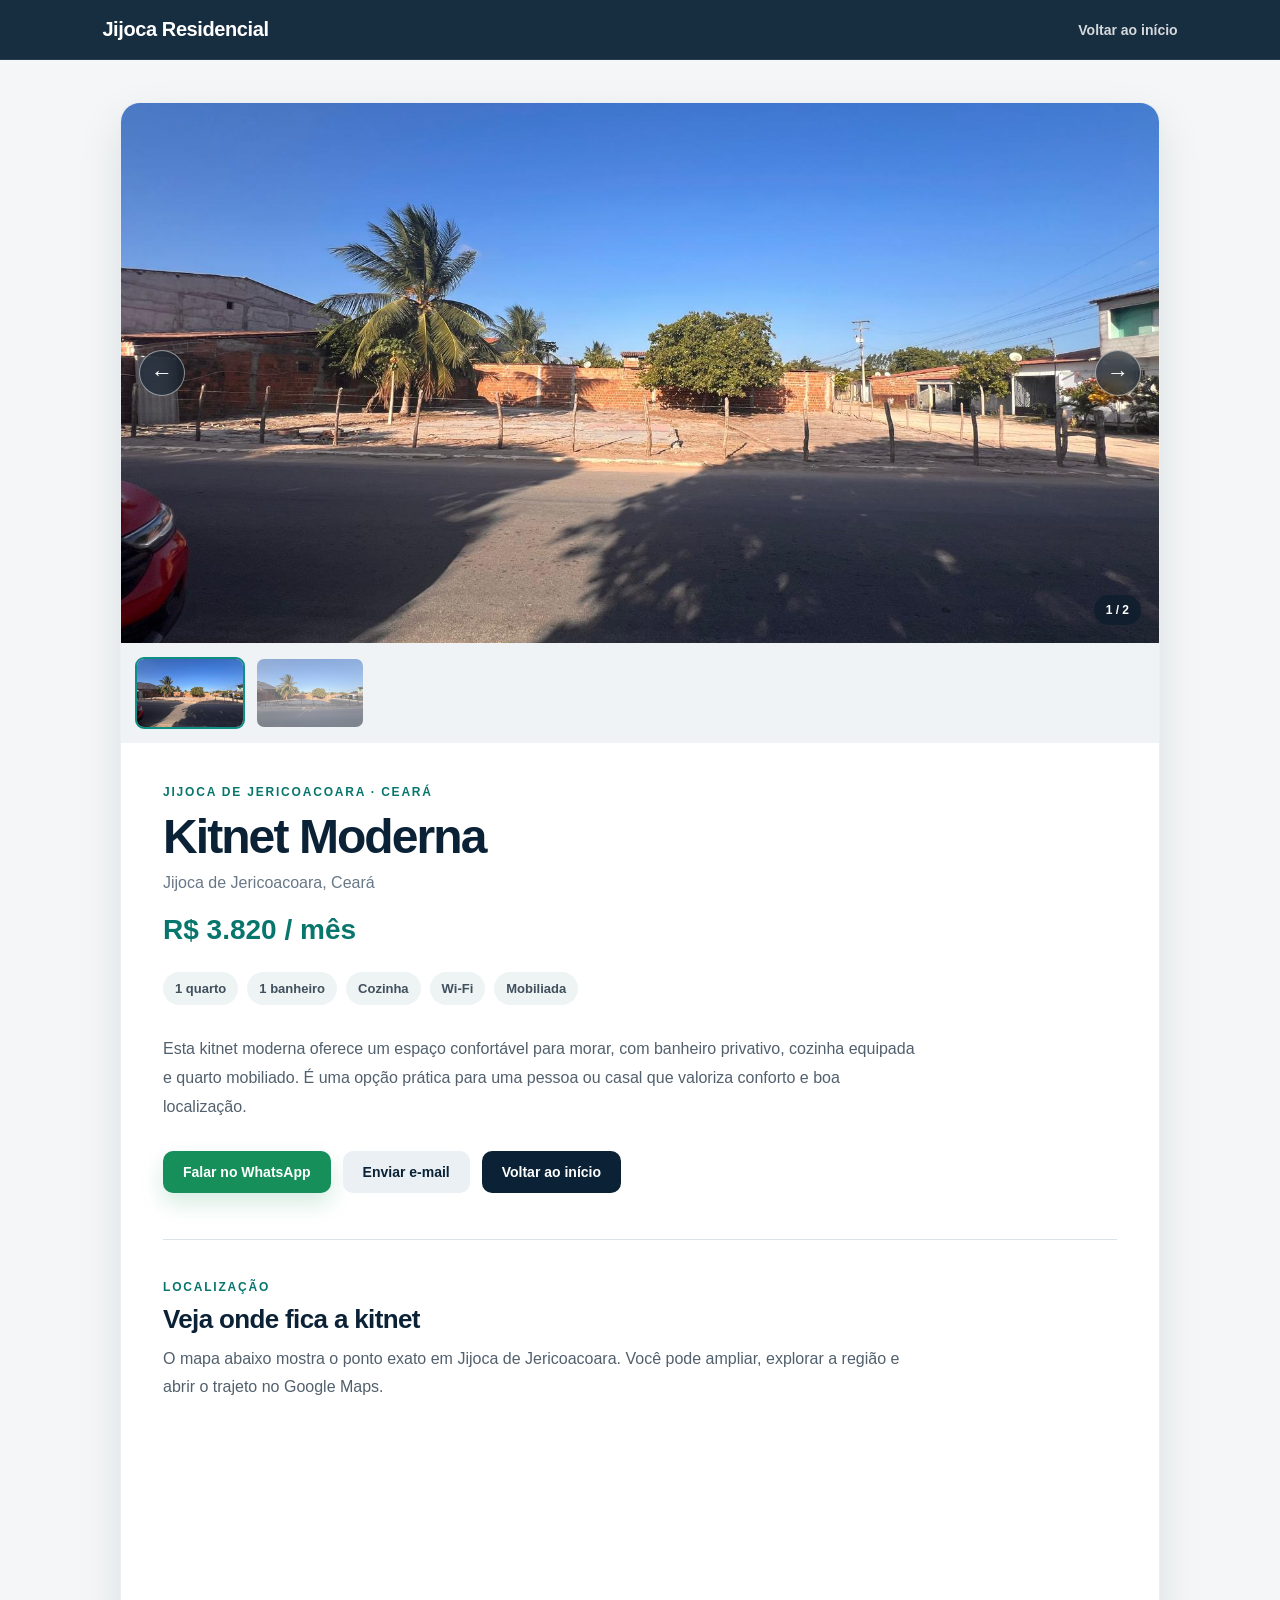
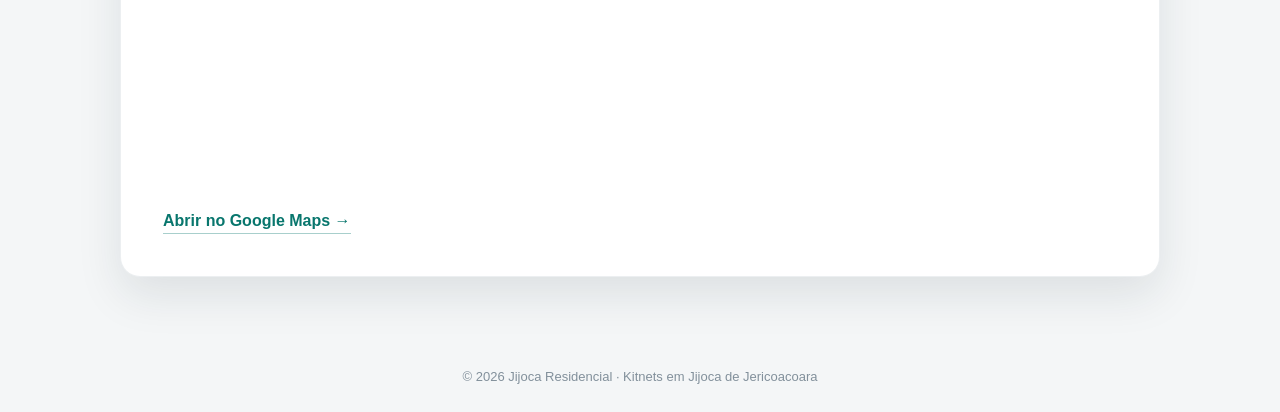
==== commit 28254ba2: "Apply Jijoca Residencial branding to kitnet1.html" ====
--- a/kitnet1.html
+++ b/kitnet1.html
@@ -4,7 +4,7 @@
     <meta charset="UTF-8">
     <meta name="viewport" content="width=device-width, initial-scale=1.0">
     <meta name="description" content="Kitnet Moderna para aluguel em Jijoca de Jericoacoara, Ceará.">
-    <title>Kitnet Moderna | Kitnets em Jijoca</title>
+    <title>Kitnet Moderna | Jijoca Residencial</title>
 
     <style>
         :root {
@@ -325,7 +325,7 @@
 <body>
 
 <header>
-    <a class="brand" href="index.html">Kitnets em Jijoca</a>
+    <a class="brand" href="index.html">Jijoca Residencial</a>
     <a class="back-top" href="index.html">Voltar ao início</a>
 </header>
 
@@ -390,7 +390,7 @@
     </div>
 </main>
 
-<footer>© 2026 Kitnets em Jijoca · Aluguel de kitnets</footer>
+<footer>© 2026 Jijoca Residencial · Kitnets em Jijoca de Jericoacoara</footer>
 
 <script>
     const images = [
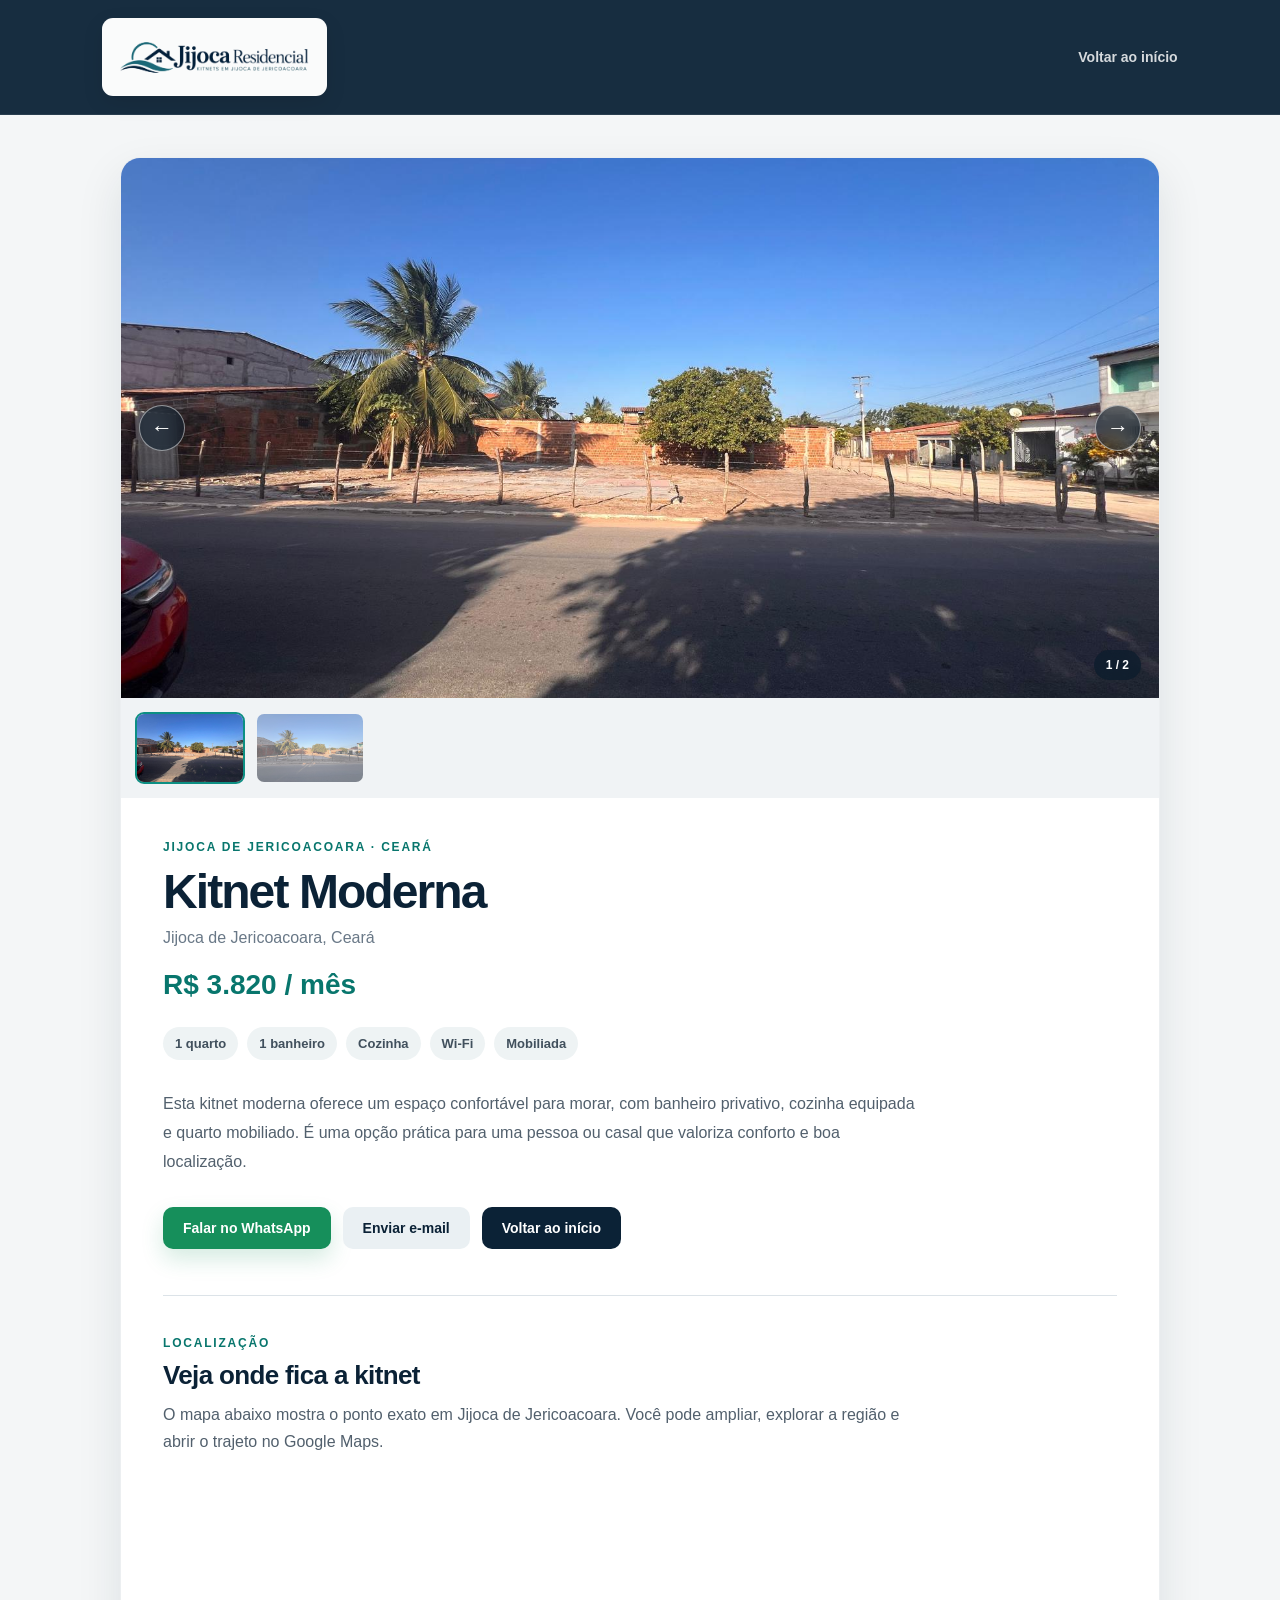
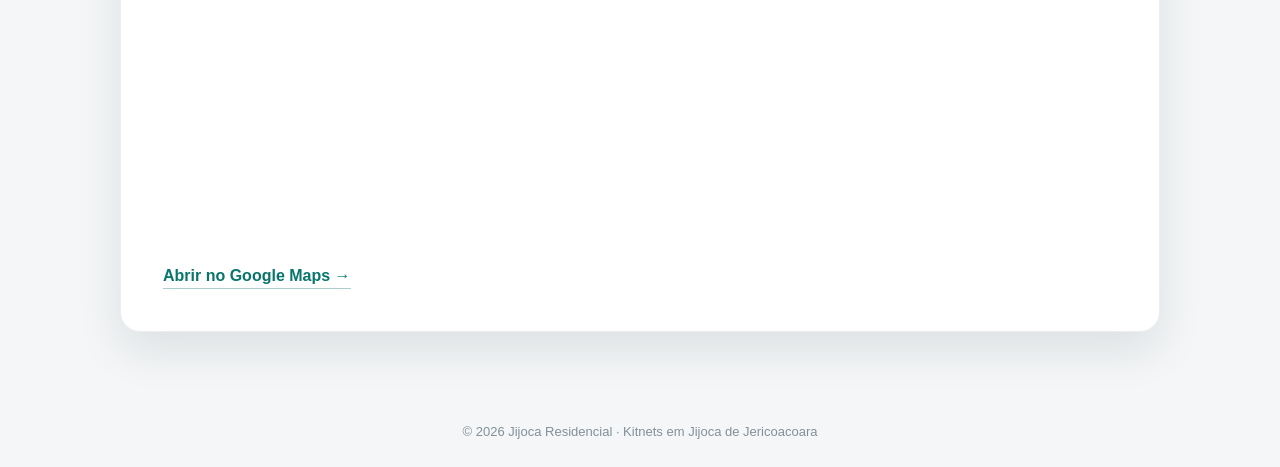
==== commit fc97960f: "Add Jijoca Residencial logo to site header" ====
--- a/kitnet1.html
+++ b/kitnet1.html
@@ -52,9 +52,18 @@
         }
 
         .brand {
-            font-size: 20px;
-            font-weight: 800;
-            letter-spacing: -.02em;
+            display: inline-flex;
+            align-items: center;
+            background: rgba(255,255,255,.98);
+            padding: 5px 10px;
+            border-radius: 11px;
+            box-shadow: 0 7px 20px rgba(0,0,0,.12);
+        }
+
+        .brand img {
+            display: block;
+            width: 205px;
+            height: auto;
         }
 
         .back-top {
@@ -306,7 +315,8 @@
 
         @media(max-width:700px) {
             header { padding: 16px 18px; }
-            .brand { font-size: 17px; }
+            .brand { padding: 4px 7px; }
+            .brand img { width: 150px; }
             .container { margin: 16px; border-radius: 16px; }
             .main-image { height: 320px; }
             .content { padding: 26px 22px; }
@@ -325,7 +335,9 @@
 <body>
 
 <header>
-    <a class="brand" href="index.html">Jijoca Residencial</a>
+    <a class="brand" href="index.html" aria-label="Jijoca Residencial">
+        <img src="images/jijoca-residencial-logo.png" alt="Jijoca Residencial - Kitnets em Jijoca de Jericoacoara">
+    </a>
     <a class="back-top" href="index.html">Voltar ao início</a>
 </header>
 
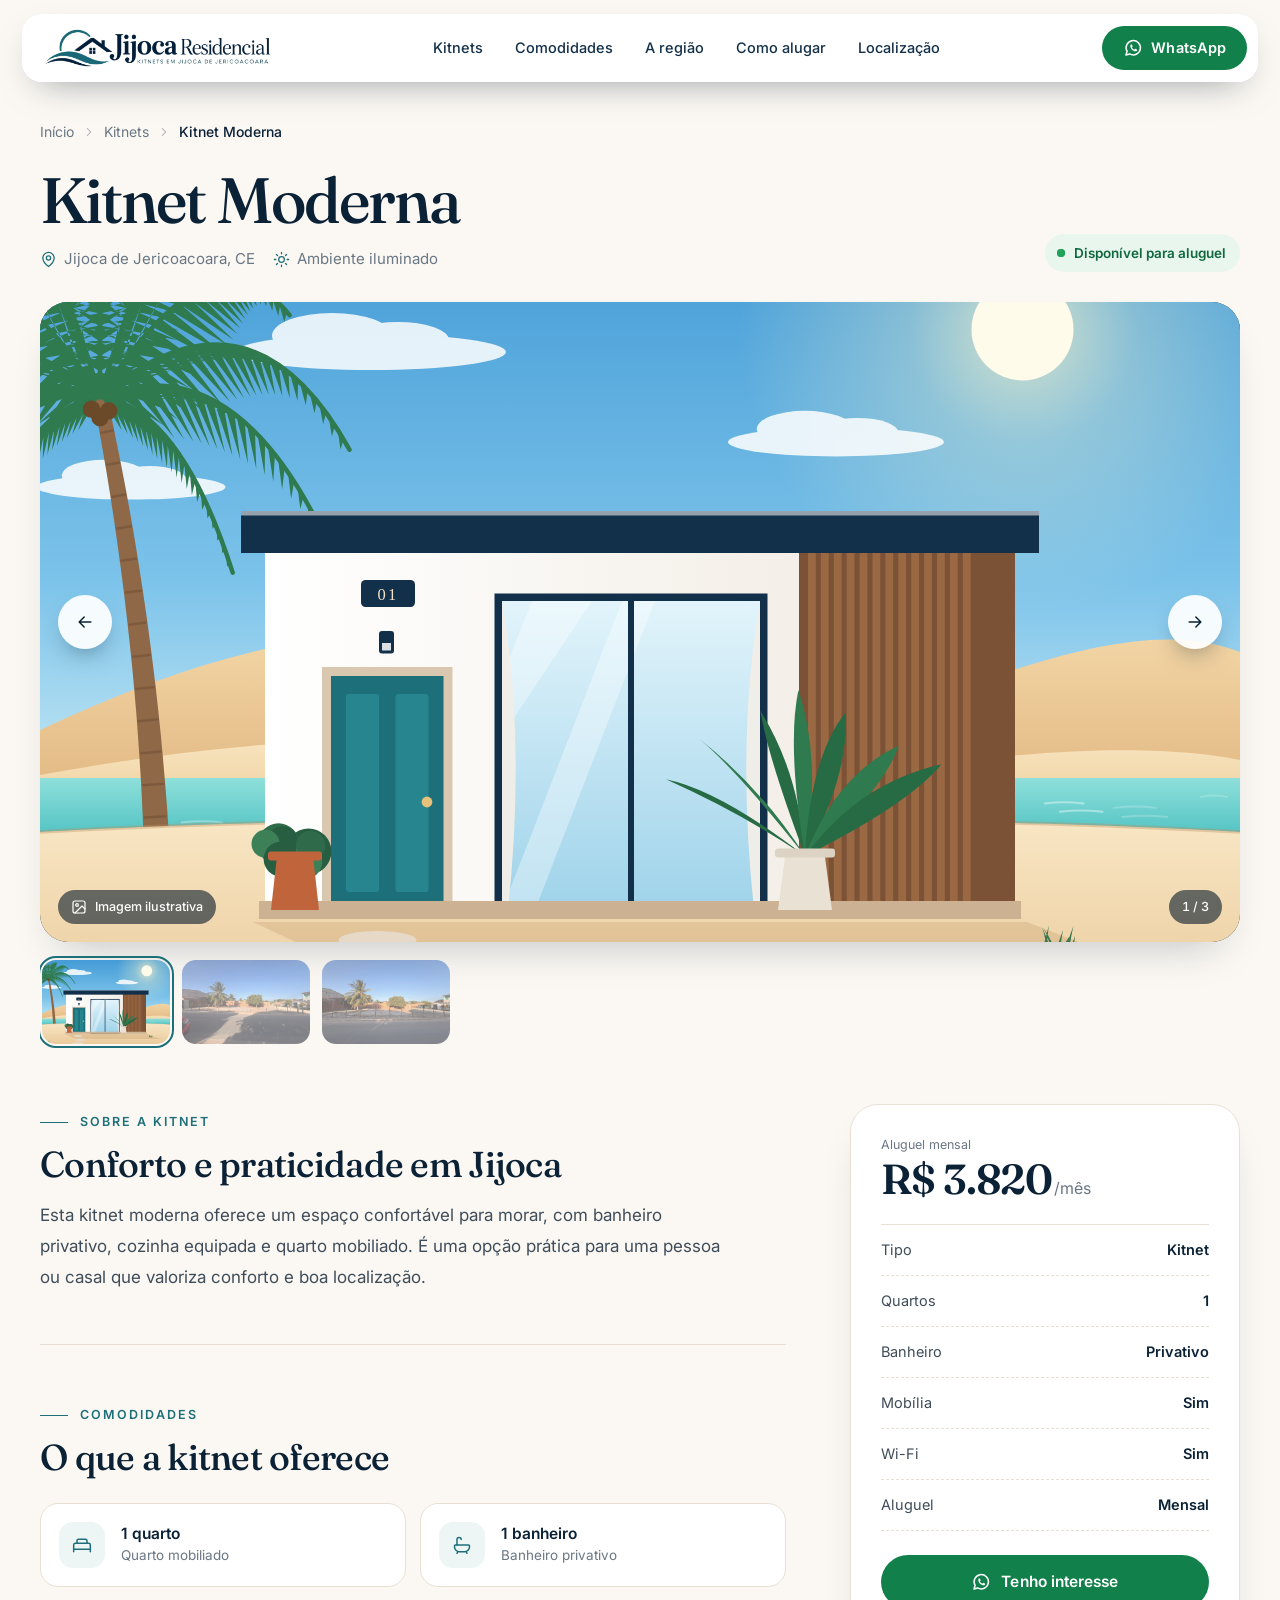
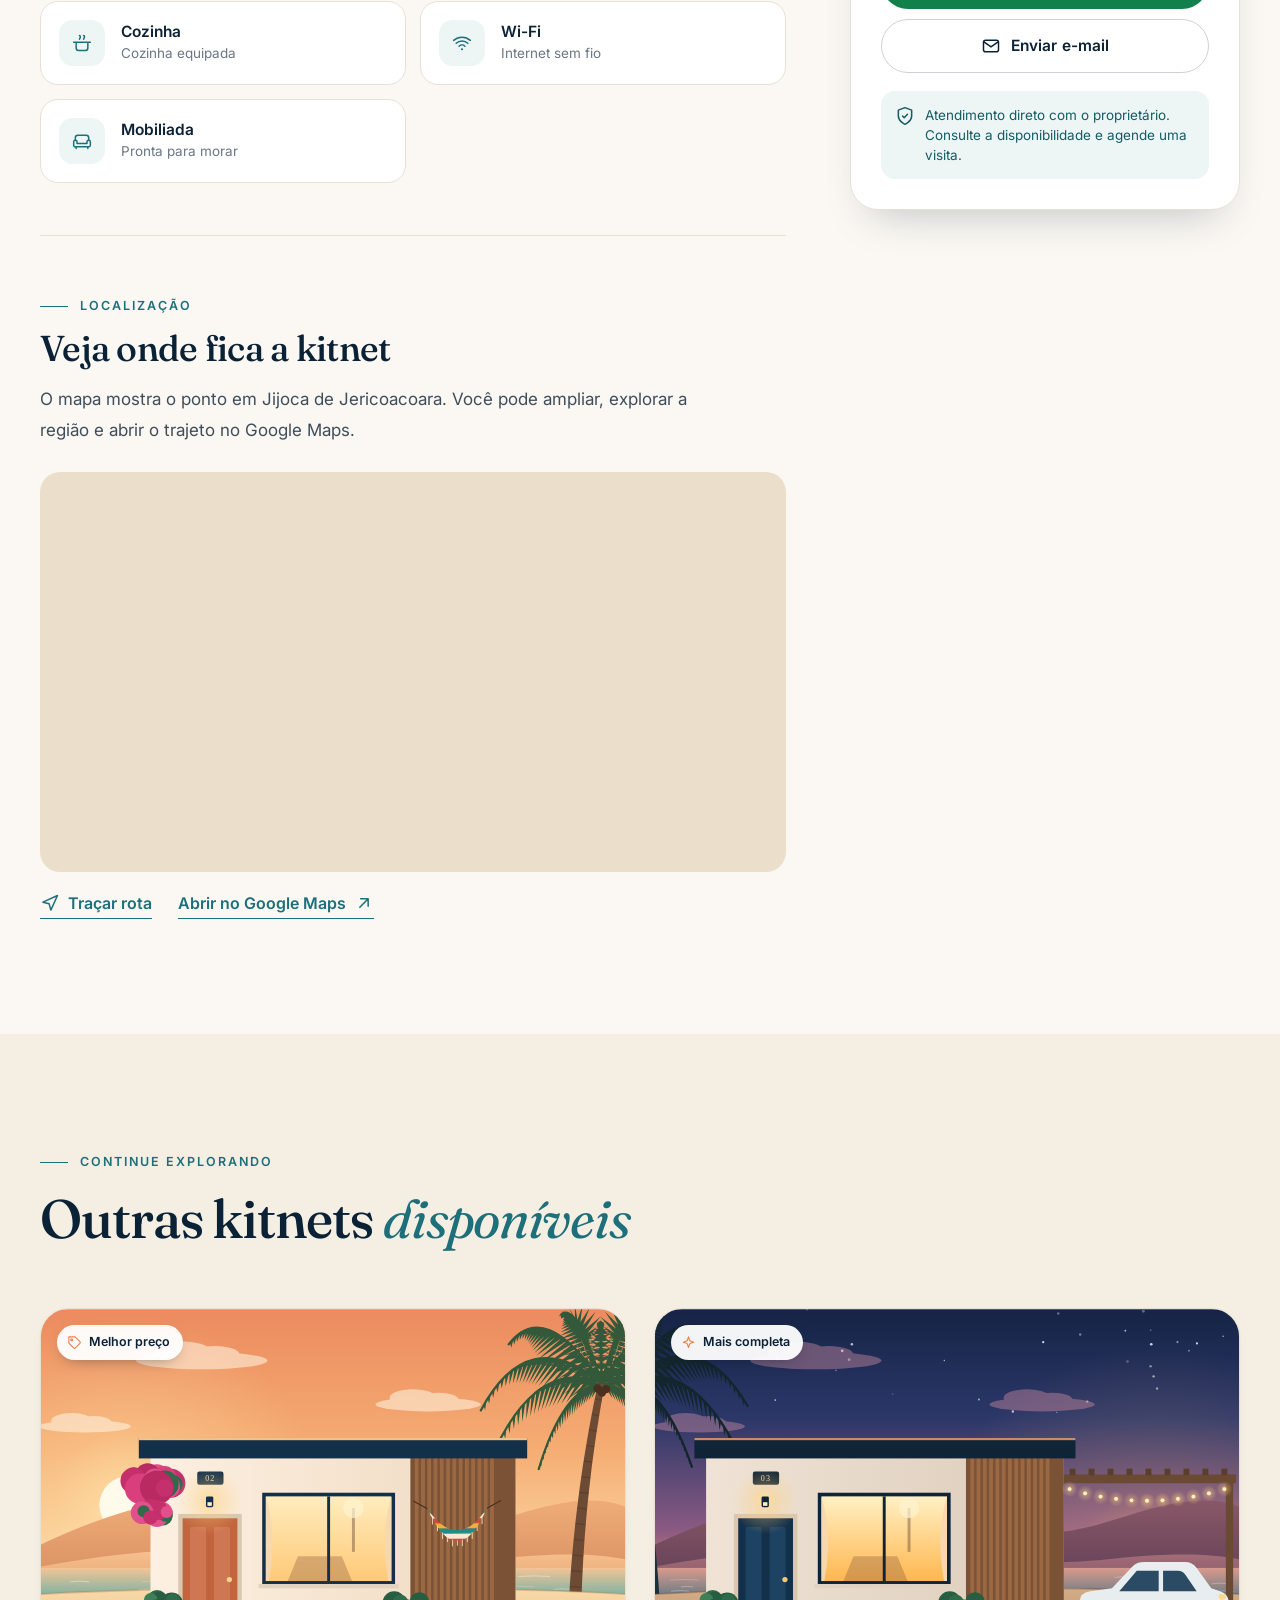
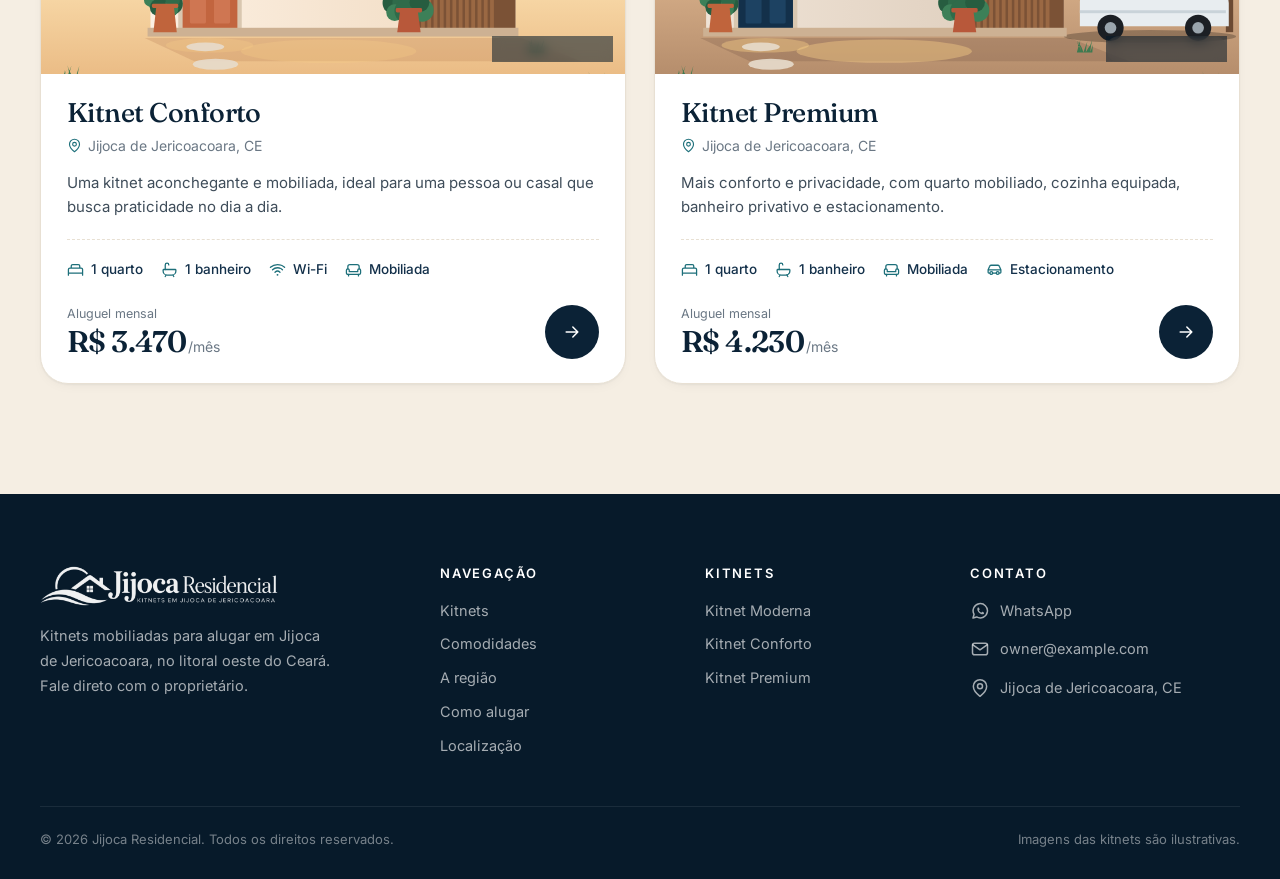
==== commit 4c79e5fb: "Redesign site with professional layout and Jijoca illustrations - New illustrated hero: kitnets by a" ====
--- a/kitnet1.html
+++ b/kitnet1.html
@@ -3,464 +3,301 @@
 <head>
     <meta charset="UTF-8">
     <meta name="viewport" content="width=device-width, initial-scale=1.0">
-    <meta name="description" content="Kitnet Moderna para aluguel em Jijoca de Jericoacoara, Ceará.">
-    <title>Kitnet Moderna | Jijoca Residencial</title>
-
-    <style>
-        :root {
-            --navy: #0b2236;
-            --teal: #0d8f83;
-            --teal-dark: #08766d;
-            --ink: #17212b;
-            --muted: #697887;
-            --page: #f4f6f7;
-            --line: #dce3e8;
-            --shadow: 0 18px 45px rgba(15,35,50,.10);
-        }
-
-        * {
-            box-sizing: border-box;
-            margin: 0;
-            padding: 0;
-        }
-
-        html { scroll-behavior: smooth; }
-
-        body {
-            font-family: Arial, Helvetica, sans-serif;
-            background: var(--page);
-            color: var(--ink);
-            -webkit-font-smoothing: antialiased;
-        }
-
-        header {
-            position: sticky;
-            top: 0;
-            z-index: 40;
-            display: flex;
-            justify-content: space-between;
-            align-items: center;
-            padding: 18px 8%;
-            background: rgba(11,34,54,.95);
-            backdrop-filter: blur(14px);
-            border-bottom: 1px solid rgba(255,255,255,.08);
-        }
-
-        .brand, .back-top {
-            color: white;
-            text-decoration: none;
-        }
-
-        .brand {
-            display: inline-flex;
-            align-items: center;
-            background: rgba(255,255,255,.98);
-            padding: 5px 10px;
-            border-radius: 11px;
-            box-shadow: 0 7px 20px rgba(0,0,0,.12);
-        }
-
-        .brand img {
-            display: block;
-            width: 205px;
-            height: auto;
-        }
-
-        .back-top {
-            font-size: 14px;
-            font-weight: 700;
-            opacity: .82;
-        }
-
-        .back-top:hover { opacity: 1; }
-
-        .container {
-            max-width: 1040px;
-            margin: 42px auto 64px;
-            background: white;
-            border-radius: 20px;
-            overflow: hidden;
-            box-shadow: var(--shadow);
-            border: 1px solid rgba(23,56,79,.08);
-        }
-
-        .gallery {
-            position: relative;
-            overflow: hidden;
-            background: #e9eef1;
-        }
-
-        .main-image {
-            width: 100%;
-            height: 540px;
-            object-fit: cover;
-            display: block;
-            transition: opacity .25s ease, transform .7s cubic-bezier(.2,.7,.2,1);
-        }
-
-        .gallery:hover .main-image {
-            transform: scale(1.015);
-        }
-
-        .arrow {
-            position: absolute;
-            top: 50%;
-            transform: translateY(-50%);
-            width: 46px;
-            height: 46px;
-            border-radius: 50%;
-            border: 1px solid rgba(255,255,255,.5);
-            background: rgba(8,27,43,.55);
-            backdrop-filter: blur(8px);
-            color: white;
-            font-size: 22px;
-            cursor: pointer;
-            transition: background .2s ease, transform .2s ease;
-        }
-
-        .arrow:hover {
-            background: rgba(8,27,43,.78);
-            transform: translateY(-50%) scale(1.04);
-        }
-
-        .previous { left: 18px; }
-        .next { right: 18px; }
-
-        .photo-number {
-            position: absolute;
-            right: 18px;
-            bottom: 18px;
-            padding: 8px 12px;
-            border-radius: 999px;
-            background: rgba(8,27,43,.65);
-            backdrop-filter: blur(8px);
-            color: white;
-            font-size: 12px;
-            font-weight: 700;
-        }
-
-        .thumbnails {
-            display: flex;
-            gap: 10px;
-            padding: 14px;
-            background: #f0f3f5;
-        }
-
-        .thumbnails img {
-            width: 110px;
-            height: 72px;
-            object-fit: cover;
-            border-radius: 9px;
-            cursor: pointer;
-            opacity: .55;
-            border: 2px solid transparent;
-            transition: opacity .2s ease, border-color .2s ease, transform .2s ease;
-        }
-
-        .thumbnails img:hover {
-            opacity: .88;
-            transform: translateY(-1px);
-        }
-
-        .thumbnails img.active {
-            opacity: 1;
-            border-color: var(--teal);
-        }
-
-        .content {
-            padding: 42px;
-        }
-
-        .eyebrow {
-            color: var(--teal-dark);
-            font-size: 12px;
-            font-weight: 800;
-            letter-spacing: .15em;
-            text-transform: uppercase;
-            margin-bottom: 10px;
-        }
-
-        h1 {
-            color: var(--navy);
-            font-size: clamp(32px, 5vw, 48px);
-            letter-spacing: -.04em;
-            margin-bottom: 10px;
-        }
-
-        .location {
-            color: var(--muted);
-            margin-bottom: 22px;
-        }
-
-        .price {
-            color: var(--teal-dark);
-            font-size: 28px;
-            font-weight: 800;
-            margin-bottom: 26px;
-        }
-
-        .features {
-            display: flex;
-            flex-wrap: wrap;
-            gap: 9px;
-            margin: 24px 0 30px;
-        }
-
-        .features span {
-            background: #eef3f4;
-            color: #41505d;
-            padding: 9px 12px;
-            border-radius: 999px;
-            font-size: 13px;
-            font-weight: 700;
-        }
-
-        .description {
-            max-width: 760px;
-            color: #52606d;
-            line-height: 1.8;
-            margin-bottom: 30px;
-        }
-
-        .buttons {
-            display: flex;
-            gap: 12px;
-            flex-wrap: wrap;
-        }
-
-        .button {
-            text-decoration: none;
-            padding: 13px 20px;
-            border-radius: 10px;
-            font-weight: 800;
-            font-size: 14px;
-            transition: transform .2s ease, box-shadow .2s ease, background .2s ease;
-        }
-
-        .button:hover {
-            transform: translateY(-2px);
-        }
-
-        .whatsapp {
-            background: #168f5b;
-            color: white;
-            box-shadow: 0 10px 22px rgba(22,143,91,.18);
-        }
-
-        .email {
-            background: #eaf0f3;
-            color: var(--navy);
-        }
-
-        .back {
-            background: var(--navy);
-            color: white;
-        }
-
-        .map-section {
-            margin-top: 46px;
-            padding-top: 40px;
-            border-top: 1px solid var(--line);
-        }
-
-        .map-section h2 {
-            color: var(--navy);
-            font-size: 26px;
-            letter-spacing: -.025em;
-            margin-bottom: 10px;
-        }
-
-        .map-section p {
-            max-width: 760px;
-            color: #52606d;
-            line-height: 1.7;
-            margin-bottom: 18px;
-        }
-
-        .map-frame {
-            width: 100%;
-            height: 380px;
-            border: 0;
-            border-radius: 14px;
-            display: block;
-        }
-
-        .map-link {
-            display: inline-block;
-            margin-top: 14px;
-            color: var(--teal-dark);
-            text-decoration: none;
-            font-weight: 800;
-            border-bottom: 1px solid rgba(8,118,109,.35);
-            padding-bottom: 3px;
-        }
-
-        footer {
-            text-align: center;
-            padding: 28px;
-            color: #82909b;
-            font-size: 13px;
-        }
-
-        .reveal {
-            opacity: 0;
-            transform: translateY(24px);
-            transition: opacity .7s ease, transform .7s cubic-bezier(.2,.7,.2,1);
-        }
-
-        .reveal.visible {
-            opacity: 1;
-            transform: translateY(0);
-        }
-
-        @media(max-width:700px) {
-            header { padding: 16px 18px; }
-            .brand { padding: 4px 7px; }
-            .brand img { width: 150px; }
-            .container { margin: 16px; border-radius: 16px; }
-            .main-image { height: 320px; }
-            .content { padding: 26px 22px; }
-            .map-frame { height: 320px; }
-            .thumbnails img { width: 88px; height: 58px; }
-        }
-
-        @media(prefers-reduced-motion: reduce) {
-            html { scroll-behavior: auto; }
-            .reveal { opacity: 1; transform: none; transition: none; }
-            .main-image, .button, .arrow, .thumbnails img { transition: none; }
-        }
-    </style>
+    <title>Kitnet Moderna para alugar em Jijoca de Jericoacoara | Jijoca Residencial</title>
+    <meta name="description" content="Kitnet Moderna para aluguel em Jijoca de Jericoacoara, Ceará, por R$ 3.820/mês. Uma opção moderna e confortável, com ambiente bem iluminado, banheiro privativo e cozinha equipada.">
+    <meta name="theme-color" content="#0b2236">
+    <meta property="og:type" content="website">
+    <meta property="og:locale" content="pt_BR">
+    <meta property="og:site_name" content="Jijoca Residencial">
+    <meta property="og:title" content="Kitnet Moderna para alugar em Jijoca de Jericoacoara | Jijoca Residencial">
+    <meta property="og:description" content="Kitnet Moderna para aluguel em Jijoca de Jericoacoara, Ceará, por R$ 3.820/mês. Uma opção moderna e confortável, com ambiente bem iluminado, banheiro privativo e cozinha equipada.">
+    <meta property="og:image" content="images/jericoacoara-por-do-sol.jpg">
+    <link rel="icon" href="images/favicon.svg" type="image/svg+xml">
+
+    <link rel="preconnect" href="https://fonts.googleapis.com">
+    <link rel="preconnect" href="https://fonts.gstatic.com" crossorigin>
+    <link rel="stylesheet" href="https://fonts.googleapis.com/css2?family=Fraunces:ital,opsz,wght@0,9..144,400..700;1,9..144,400..700&family=Inter:wght@400;500;600;700&display=swap">
+    <link rel="stylesheet" href="assets/css/style.css">
+    <script>document.documentElement.classList.add('js');</script>
 </head>
-
-<body>
-
-<header>
-    <a class="brand" href="index.html" aria-label="Jijoca Residencial">
-        <img src="images/jijoca-residencial-logo.png" alt="Jijoca Residencial - Kitnets em Jijoca de Jericoacoara">
+<body class="has-mobile-bar">
+<svg width="0" height="0" style="position:absolute" aria-hidden="true">
+    <defs>
+        <symbol id="i-arrow-right" viewBox="0 0 24 24"><path d="M5 12h14M13 6l6 6-6 6"/></symbol>
+        <symbol id="i-arrow-left" viewBox="0 0 24 24"><path d="M19 12H5M11 6l-6 6 6 6"/></symbol>
+        <symbol id="i-arrow-up-right" viewBox="0 0 24 24"><path d="M7 17 17 7M8 7h9v9"/></symbol>
+        <symbol id="i-chevron-right" viewBox="0 0 24 24"><path d="m9 18 6-6-6-6"/></symbol>
+        <symbol id="i-pin" viewBox="0 0 24 24"><path d="M20 10c0 6-8 12-8 12S4 16 4 10a8 8 0 0 1 16 0Z"/><circle cx="12" cy="10" r="3"/></symbol>
+        <symbol id="i-bed" viewBox="0 0 24 24"><path d="M2 20v-8a2 2 0 0 1 2-2h16a2 2 0 0 1 2 2v8M2 17h20M6 10V7a2 2 0 0 1 2-2h8a2 2 0 0 1 2 2v3"/></symbol>
+        <symbol id="i-bath" viewBox="0 0 24 24"><path d="M4 12h16a1 1 0 0 1 1 1v1a6 6 0 0 1-6 6H9a6 6 0 0 1-6-6v-1a1 1 0 0 1 1-1Z"/><path d="M6 12V5.5A2.5 2.5 0 0 1 8.5 3 2.5 2.5 0 0 1 11 5.5M7 20l-1 2M17 20l1 2"/></symbol>
+        <symbol id="i-wifi" viewBox="0 0 24 24"><path d="M2 8.8a15 15 0 0 1 20 0M5 12.4a10 10 0 0 1 14 0M8.5 15.9a5 5 0 0 1 7 0"/><path d="M12 19.5h.01" stroke-width="2.6"/></symbol>
+        <symbol id="i-sofa" viewBox="0 0 24 24"><path d="M4 11V8a3 3 0 0 1 3-3h10a3 3 0 0 1 3 3v3"/><path d="M2 13a2 2 0 0 1 4 0v2h12v-2a2 2 0 0 1 4 0v4a2 2 0 0 1-2 2H4a2 2 0 0 1-2-2Z"/><path d="M5 19v2M19 19v2"/></symbol>
+        <symbol id="i-kitchen" viewBox="0 0 24 24"><path d="M4 11h16M5 11v7a3 3 0 0 0 3 3h8a3 3 0 0 0 3-3v-7M2 11h2M20 11h2"/><path d="M9 7.5c0-1.2 1-1.6 1-2.8S9 3 9 3M14 7.5c0-1.2 1-1.6 1-2.8S14 3 14 3"/></symbol>
+        <symbol id="i-car" viewBox="0 0 24 24"><path d="M5 17H4a1 1 0 0 1-1-1v-3.5L5.2 7.4A2 2 0 0 1 7 6h10a2 2 0 0 1 1.8 1.4L21 12.5V16a1 1 0 0 1-1 1h-1M3.5 12.5h17M9.5 17h5"/><circle cx="7.5" cy="17" r="2"/><circle cx="16.5" cy="17" r="2"/></symbol>
+        <symbol id="i-whatsapp" viewBox="0 0 24 24"><path d="M3.6 20.4 4.9 16A8.6 8.6 0 1 1 8 19.1Z"/><path d="M9.1 8.3c.2-.4.4-.5.7-.5h.5c.2 0 .4.1.5.4l.7 1.6c.1.2 0 .4-.1.6l-.5.6c-.1.2-.2.4-.1.6.5.9 1.4 1.8 2.4 2.3.2.1.4.1.6-.1l.6-.7c.2-.2.4-.2.6-.1l1.6.8c.2.1.3.3.3.5v.4c0 .4-.2.8-.6 1-.5.3-1.3.5-2.3.2-1.9-.6-3.9-2.4-4.8-4.3-.5-1-.5-1.9-.3-2.6Z" fill="currentColor" stroke="none"/></symbol>
+        <symbol id="i-mail" viewBox="0 0 24 24"><rect x="3" y="5" width="18" height="14" rx="2.5"/><path d="m3.5 7 8.5 6 8.5-6"/></symbol>
+        <symbol id="i-check" viewBox="0 0 24 24"><path d="M20 6 9 17l-5-5"/></symbol>
+        <symbol id="i-key" viewBox="0 0 24 24"><circle cx="7.5" cy="15.5" r="4.5"/><path d="m10.7 12.3 9.8-9.8M16 7l3 3M18.5 4.5l2 2"/></symbol>
+        <symbol id="i-calendar" viewBox="0 0 24 24"><rect x="3" y="4.5" width="18" height="17" rx="2.5"/><path d="M16 2.5v4M8 2.5v4M3 10h18"/></symbol>
+        <symbol id="i-chat" viewBox="0 0 24 24"><path d="M21 14.5a2.5 2.5 0 0 1-2.5 2.5H8l-5 4V5.5A2.5 2.5 0 0 1 5.5 3h13A2.5 2.5 0 0 1 21 5.5Z"/><path d="M8 9h8M8 12.5h5"/></symbol>
+        <symbol id="i-search" viewBox="0 0 24 24"><circle cx="11" cy="11" r="7"/><path d="m20 20-3.8-3.8"/></symbol>
+        <symbol id="i-sun" viewBox="0 0 24 24"><circle cx="12" cy="12" r="4"/><path d="M12 2v2M12 20v2M4.9 4.9l1.4 1.4M17.7 17.7l1.4 1.4M2 12h2M20 12h2M4.9 19.1l1.4-1.4M17.7 6.3l1.4-1.4"/></symbol>
+        <symbol id="i-waves" viewBox="0 0 24 24"><path d="M2 7c2 0 2-2 4-2s2 2 4 2 2-2 4-2 2 2 4 2 2-2 4-2M2 13c2 0 2-2 4-2s2 2 4 2 2-2 4-2 2 2 4 2 2-2 4-2M2 19c2 0 2-2 4-2s2 2 4 2 2-2 4-2 2 2 4 2 2-2 4-2"/></symbol>
+        <symbol id="i-wind" viewBox="0 0 24 24"><path d="M3 8h10.5a3 3 0 1 0-3-3M3 12h15.5a3 3 0 1 1-3 3M3 16h7"/></symbol>
+        <symbol id="i-palm" viewBox="0 0 24 24"><path d="M13 22c-.3-4.5.2-8.6 1.6-12"/><path d="M14.6 10C13.4 6.8 9.8 5.4 6 6.4c2.6.2 5 1.6 6.3 3.6M14.6 10c.8-3.3 4.4-5 7.9-4-2.4.2-4.7 1.4-6 3.4M14.6 10c-3.2-.9-7 .4-8.8 3.5 2.1-1.2 4.6-1.6 6.8-1.1M14.6 10c2.9 0 6 2 7 5.2-1.7-1.5-4-2.4-6.2-2.5"/></symbol>
+        <symbol id="i-home" viewBox="0 0 24 24"><path d="M3 10.5 12 3l9 7.5V20a1 1 0 0 1-1 1h-5v-6H9v6H4a1 1 0 0 1-1-1Z"/></symbol>
+        <symbol id="i-user" viewBox="0 0 24 24"><circle cx="9" cy="8" r="4"/><path d="M2 21a7 7 0 0 1 14 0M16 11l2 2 4-4"/></symbol>
+        <symbol id="i-route" viewBox="0 0 24 24"><path d="M3.5 11 21 3l-8 17.5-2-7.5Z"/></symbol>
+        <symbol id="i-sparkle" viewBox="0 0 24 24"><path d="M12 3l1.8 5.4c.2.6.7 1.1 1.3 1.3L20.5 11.5l-5.4 1.8c-.6.2-1.1.7-1.3 1.3L12 20l-1.8-5.4c-.2-.6-.7-1.1-1.3-1.3L3.5 11.5l5.4-1.8c.6-.2 1.1-.7 1.3-1.3Z"/></symbol>
+        <symbol id="i-tag" viewBox="0 0 24 24"><path d="M20.6 13.4 13.4 20.6a2 2 0 0 1-2.8 0L3 13V3h10l7.6 7.6a2 2 0 0 1 0 2.8Z"/><circle cx="7.5" cy="7.5" r="1.5"/></symbol>
+        <symbol id="i-shield" viewBox="0 0 24 24"><path d="M12 22s8-3.5 8-10V5l-8-3-8 3v7c0 6.5 8 10 8 10Z"/><path d="m9 12 2 2 4-4"/></symbol>
+        <symbol id="i-image" viewBox="0 0 24 24"><rect x="3" y="3" width="18" height="18" rx="3"/><circle cx="9" cy="9" r="2"/><path d="m21 15-4.5-4.5L6 21"/></symbol>
+        <symbol id="i-camera" viewBox="0 0 24 24"><path d="M14.5 4h-5L7.5 7H5a2 2 0 0 0-2 2v9a2 2 0 0 0 2 2h14a2 2 0 0 0 2-2V9a2 2 0 0 0-2-2h-2.5Z"/><circle cx="12" cy="13" r="3.5"/></symbol>
+        <symbol id="i-grid" viewBox="0 0 24 24"><rect x="3" y="3" width="7" height="7" rx="1.5"/><rect x="14" y="3" width="7" height="7" rx="1.5"/><rect x="3" y="14" width="7" height="7" rx="1.5"/><rect x="14" y="14" width="7" height="7" rx="1.5"/></symbol>
+    </defs>
+</svg>
+<a class="skip-link" href="#conteudo">Pular para o conteúdo</a>
+
+<header class="site-header">
+    <div class="header-bar">
+        <a class="brand" href="index.html" aria-label="Jijoca Residencial — página inicial">
+            <img src="images/logo-jijoca-residencial.webp" alt="Jijoca Residencial — Kitnets em Jijoca de Jericoacoara" width="834" height="140">
+        </a>
+
+        <nav class="nav" aria-label="Principal">
+            <a href="index.html#kitnets">Kitnets</a>
+            <a href="index.html#comodidades">Comodidades</a>
+            <a href="index.html#regiao">A região</a>
+            <a href="index.html#como-alugar">Como alugar</a>
+            <a href="index.html#localizacao">Localização</a>
+        </nav>
+
+        <div class="header-actions">
+            <a class="btn btn-wa btn-sm" href="https://wa.me/353833100451?text=Ol%C3%A1!%20Tenho%20interesse%20na%20Kitnet%20Moderna." target="_blank" rel="noopener noreferrer" data-magnetic>
+                <svg class="icon" aria-hidden="true"><use href="#i-whatsapp"/></svg> WhatsApp
+            </a>
+            <button class="nav-toggle" type="button" aria-expanded="false" aria-controls="mobile-menu" aria-label="Abrir menu">
+                <span></span><span></span><span></span>
+            </button>
+        </div>
+    </div>
+</header>
+
+<div class="mobile-menu" id="mobile-menu">
+    <nav aria-label="Menu mobile">
+        <a href="index.html#kitnets">Kitnets <svg class="icon" aria-hidden="true"><use href="#i-arrow-right"/></svg></a>
+        <a href="index.html#comodidades">Comodidades <svg class="icon" aria-hidden="true"><use href="#i-arrow-right"/></svg></a>
+        <a href="index.html#regiao">A região <svg class="icon" aria-hidden="true"><use href="#i-arrow-right"/></svg></a>
+        <a href="index.html#como-alugar">Como alugar <svg class="icon" aria-hidden="true"><use href="#i-arrow-right"/></svg></a>
+        <a href="index.html#localizacao">Localização <svg class="icon" aria-hidden="true"><use href="#i-arrow-right"/></svg></a>
+    </nav>
+    <a class="btn btn-wa btn-block" href="https://wa.me/353833100451?text=Ol%C3%A1!%20Tenho%20interesse%20na%20Kitnet%20Moderna." target="_blank" rel="noopener noreferrer">
+        <svg class="icon" aria-hidden="true"><use href="#i-whatsapp"/></svg> Falar no WhatsApp
     </a>
-    <a class="back-top" href="index.html">Voltar ao início</a>
-</header>
-
-<main class="container reveal">
-    <div class="gallery">
-        <img id="mainImage" class="main-image" src="images/modern-studio-1.jpg" alt="Área externa da Kitnet Moderna">
-
-        <button class="arrow previous" onclick="previousImage()" aria-label="Foto anterior">←</button>
-        <button class="arrow next" onclick="nextImage()" aria-label="Próxima foto">→</button>
-
-        <div class="photo-number" id="photoNumber">1 / 2</div>
+</div>
+<div class="menu-backdrop" aria-hidden="true"></div>
+
+<main id="conteudo" class="page-top">
+    <div class="container">
+        <nav class="breadcrumb" aria-label="Você está em">
+            <a href="index.html">Início</a> <svg class="icon" aria-hidden="true"><use href="#i-chevron-right"/></svg>
+            <a href="index.html#kitnets">Kitnets</a> <svg class="icon" aria-hidden="true"><use href="#i-chevron-right"/></svg>
+            <span aria-current="page">Kitnet Moderna</span>
+        </nav>
+
+        <div class="detail-head" data-reveal>
+            <div>
+                <h1>Kitnet Moderna</h1>
+                <div class="detail-meta">
+                    <span><svg class="icon" aria-hidden="true"><use href="#i-pin"/></svg> Jijoca de Jericoacoara, CE</span>
+                    <span><svg class="icon" aria-hidden="true"><use href="#i-sun"/></svg> Ambiente iluminado</span>
+                </div>
+            </div>
+            <span class="status"><span class="pulse-dot"></span> Disponível para aluguel</span>
+        </div>
+
+        <div class="gallery" id="galeria" data-gallery tabindex="0" role="region" aria-roledescription="carrossel" aria-label="Imagens da Kitnet Moderna" data-reveal="zoom" data-magnetic-area>
+            <div class="gallery-track">
+                <figure class="gallery-slide" role="group" aria-roledescription="slide" aria-label="1 de 3">
+                    <img src="images/kitnet-moderna.svg" alt="Ilustração da fachada da Kitnet Moderna" width="800" height="600">
+                    <figcaption class="gallery-chip"><svg class="icon icon-sm" aria-hidden="true"><use href="#i-image"/></svg> Imagem ilustrativa</figcaption>
+                </figure>
+                <figure class="gallery-slide" role="group" aria-roledescription="slide" aria-label="2 de 3">
+                    <img src="images/modern-studio-1.jpg" alt="Foto do local da Kitnet Moderna — área externa, vista 1" width="1600" height="1200" loading="lazy">
+                    <figcaption class="gallery-chip"><svg class="icon icon-sm" aria-hidden="true"><use href="#i-camera"/></svg> Foto do local</figcaption>
+                </figure>
+                <figure class="gallery-slide" role="group" aria-roledescription="slide" aria-label="3 de 3">
+                    <img src="images/modern-studio-2.jpg" alt="Foto do local da Kitnet Moderna — área externa, vista 2" width="1600" height="1200" loading="lazy">
+                    <figcaption class="gallery-chip"><svg class="icon icon-sm" aria-hidden="true"><use href="#i-camera"/></svg> Foto do local</figcaption>
+                </figure>
+            </div>
+            <button class="gallery-arrow prev" type="button" aria-label="Imagem anterior" data-magnetic="0.25"><svg class="icon" aria-hidden="true"><use href="#i-arrow-left"/></svg></button>
+            <button class="gallery-arrow next" type="button" aria-label="Próxima imagem" data-magnetic="0.25"><svg class="icon" aria-hidden="true"><use href="#i-arrow-right"/></svg></button>
+            <span class="gallery-chip gallery-counter" aria-live="polite">1 / 3</span>
+        </div>
+        <div class="gallery-thumbs" data-gallery-thumbs="galeria">
+            <button type="button" aria-label="Ver imagem 1"><img src="images/kitnet-moderna.svg" alt="" loading="lazy"></button>
+            <button type="button" aria-label="Ver imagem 2"><img src="images/modern-studio-1.jpg" alt="" loading="lazy"></button>
+            <button type="button" aria-label="Ver imagem 3"><img src="images/modern-studio-2.jpg" alt="" loading="lazy"></button>
+        </div>
+
+        <div class="detail-grid">
+            <div class="detail-main">
+                <section class="detail-block" data-reveal aria-labelledby="sobre-title">
+                    <span class="kicker">Sobre a kitnet</span>
+                    <h2 id="sobre-title">Conforto e praticidade em Jijoca</h2>
+                    <p>Esta kitnet moderna oferece um espaço confortável para morar, com banheiro privativo, cozinha equipada e quarto mobiliado. É uma opção prática para uma pessoa ou casal que valoriza conforto e boa localização.</p>
+                </section>
+
+                <section class="detail-block" data-reveal aria-labelledby="oferece-title">
+                    <span class="kicker">Comodidades</span>
+                    <h2 id="oferece-title">O que a kitnet oferece</h2>
+                    <ul class="amenity-list">
+                        <li><span class="fact-icon"><svg class="icon" aria-hidden="true"><use href="#i-bed"/></svg></span><div><strong>1 quarto</strong><small>Quarto mobiliado</small></div></li>
+                        <li><span class="fact-icon"><svg class="icon" aria-hidden="true"><use href="#i-bath"/></svg></span><div><strong>1 banheiro</strong><small>Banheiro privativo</small></div></li>
+                        <li><span class="fact-icon"><svg class="icon" aria-hidden="true"><use href="#i-kitchen"/></svg></span><div><strong>Cozinha</strong><small>Cozinha equipada</small></div></li>
+                        <li><span class="fact-icon"><svg class="icon" aria-hidden="true"><use href="#i-wifi"/></svg></span><div><strong>Wi-Fi</strong><small>Internet sem fio</small></div></li>
+                        <li><span class="fact-icon"><svg class="icon" aria-hidden="true"><use href="#i-sofa"/></svg></span><div><strong>Mobiliada</strong><small>Pronta para morar</small></div></li>
+                    </ul>
+                </section>
+
+                <section class="detail-block" data-reveal aria-labelledby="local-title">
+                    <span class="kicker">Localização</span>
+                    <h2 id="local-title">Veja onde fica a kitnet</h2>
+                    <p>O mapa mostra o ponto em Jijoca de Jericoacoara. Você pode ampliar, explorar a região e abrir o trajeto no Google Maps.</p>
+                    <div class="detail-map">
+                        <iframe src="https://www.google.com/maps?q=-2.9163611,-40.4508333&z=17&output=embed" title="Mapa com a localização da Kitnet Moderna em Jijoca de Jericoacoara" loading="lazy" referrerpolicy="no-referrer-when-downgrade" allowfullscreen></iframe>
+                    </div>
+                    <div class="map-actions">
+                        <a class="text-link" href="https://www.google.com/maps/dir/?api=1&amp;destination=-2.9163611,-40.4508333" target="_blank" rel="noopener noreferrer"><svg class="icon" aria-hidden="true"><use href="#i-route"/></svg> Traçar rota</a>
+                        <a class="text-link" href="https://www.google.com/maps?q=-2.9163611,-40.4508333" target="_blank" rel="noopener noreferrer">Abrir no Google Maps <svg class="icon" aria-hidden="true"><use href="#i-arrow-up-right"/></svg></a>
+                    </div>
+                </section>
+            </div>
+
+            <aside class="booking-card" data-reveal="right" aria-label="Valor e contato">
+                <p class="price"><small>Aluguel mensal</small><strong>R$ 3.820</strong><span>/mês</span></p>
+                <ul class="booking-facts">
+                    <li><span>Tipo</span><span>Kitnet</span></li>
+                    <li><span>Quartos</span><span>1</span></li>
+                    <li><span>Banheiro</span><span>Privativo</span></li>
+                    <li><span>Mobília</span><span>Sim</span></li>
+                    <li><span>Wi-Fi</span><span>Sim</span></li>
+                    <li><span>Aluguel</span><span>Mensal</span></li>
+                </ul>
+                <div class="booking-actions">
+                    <a class="btn btn-wa btn-block" href="https://wa.me/353833100451?text=Ol%C3%A1!%20Tenho%20interesse%20na%20Kitnet%20Moderna." target="_blank" rel="noopener noreferrer" data-magnetic="0.15"><svg class="icon" aria-hidden="true"><use href="#i-whatsapp"/></svg> Tenho interesse</a>
+                    <a class="btn btn-outline btn-block" href="mailto:owner@example.com?subject=Interesse%20na%20Kitnet%20Moderna" data-magnetic="0.15"><svg class="icon" aria-hidden="true"><use href="#i-mail"/></svg> Enviar e-mail</a>
+                </div>
+                <p class="booking-note"><svg class="icon" aria-hidden="true"><use href="#i-shield"/></svg> Atendimento direto com o proprietário. Consulte a disponibilidade e agende uma visita.</p>
+            </aside>
+        </div>
     </div>
 
-    <div class="thumbnails">
-        <img src="images/modern-studio-1.jpg" onclick="selectImage(0)" class="active" alt="Kitnet Moderna, vista 1">
-        <img src="images/modern-studio-2.jpg" onclick="selectImage(1)" alt="Kitnet Moderna, vista 2">
+    <section class="others" aria-labelledby="outras-title">
+        <div class="container">
+            <div class="section-head" data-reveal>
+                <span class="kicker">Continue explorando</span>
+                <h2 class="section-title" id="outras-title">Outras kitnets <em>disponíveis</em></h2>
+            </div>
+            <div class="listings two">
+            <article class="listing" data-reveal style="--d:0s" data-magnetic-area>
+                <div class="listing-media">
+                    <img src="images/kitnet-conforto.svg" alt="Ilustração da fachada da Kitnet Conforto" loading="lazy" width="800" height="600">
+                    <span class="tag"><svg class="icon" aria-hidden="true"><use href="#i-tag"/></svg> Melhor preço</span>
+                    <span class="illus-note">Imagem ilustrativa</span>
+                </div>
+                <div class="listing-body">
+                    <h3 class="listing-title"><a href="kitnet2.html">Kitnet Conforto</a></h3>
+                    <p class="listing-loc"><svg class="icon" aria-hidden="true"><use href="#i-pin"/></svg> Jijoca de Jericoacoara, CE</p>
+                    <p class="listing-desc">Uma kitnet aconchegante e mobiliada, ideal para uma pessoa ou casal que busca praticidade no dia a dia.</p>
+                    <ul class="mini-features">
+                        <li><svg class="icon" aria-hidden="true"><use href="#i-bed"/></svg> 1 quarto</li>
+                        <li><svg class="icon" aria-hidden="true"><use href="#i-bath"/></svg> 1 banheiro</li>
+                        <li><svg class="icon" aria-hidden="true"><use href="#i-wifi"/></svg> Wi-Fi</li>
+                        <li><svg class="icon" aria-hidden="true"><use href="#i-sofa"/></svg> Mobiliada</li>
+                    </ul>
+                    <div class="listing-foot">
+                        <p class="price"><small>Aluguel mensal</small><strong>R$ 3.470</strong><span>/mês</span></p>
+                        <span class="round-btn" data-magnetic="0.2" aria-hidden="true"><svg class="icon" aria-hidden="true"><use href="#i-arrow-right"/></svg></span>
+                    </div>
+                </div>
+            </article>
+            <article class="listing" data-reveal style="--d:0.12s" data-magnetic-area>
+                <div class="listing-media">
+                    <img src="images/kitnet-premium.svg" alt="Ilustração da fachada da Kitnet Premium" loading="lazy" width="800" height="600">
+                    <span class="tag"><svg class="icon" aria-hidden="true"><use href="#i-sparkle"/></svg> Mais completa</span>
+                    <span class="illus-note">Imagem ilustrativa</span>
+                </div>
+                <div class="listing-body">
+                    <h3 class="listing-title"><a href="kitnet3.html">Kitnet Premium</a></h3>
+                    <p class="listing-loc"><svg class="icon" aria-hidden="true"><use href="#i-pin"/></svg> Jijoca de Jericoacoara, CE</p>
+                    <p class="listing-desc">Mais conforto e privacidade, com quarto mobiliado, cozinha equipada, banheiro privativo e estacionamento.</p>
+                    <ul class="mini-features">
+                        <li><svg class="icon" aria-hidden="true"><use href="#i-bed"/></svg> 1 quarto</li>
+                        <li><svg class="icon" aria-hidden="true"><use href="#i-bath"/></svg> 1 banheiro</li>
+                        <li><svg class="icon" aria-hidden="true"><use href="#i-sofa"/></svg> Mobiliada</li>
+                        <li><svg class="icon" aria-hidden="true"><use href="#i-car"/></svg> Estacionamento</li>
+                    </ul>
+                    <div class="listing-foot">
+                        <p class="price"><small>Aluguel mensal</small><strong>R$ 4.230</strong><span>/mês</span></p>
+                        <span class="round-btn" data-magnetic="0.2" aria-hidden="true"><svg class="icon" aria-hidden="true"><use href="#i-arrow-right"/></svg></span>
+                    </div>
+                </div>
+            </article>
+            </div>
+        </div>
+    </section>
+</main>
+
+<footer class="site-footer">
+    <div class="container footer-grid">
+        <div class="footer-brand">
+            <img src="images/logo-jijoca-residencial.webp" alt="Jijoca Residencial" width="834" height="140" loading="lazy">
+            <p>Kitnets mobiliadas para alugar em Jijoca de Jericoacoara, no litoral oeste do Ceará. Fale direto com o proprietário.</p>
+        </div>
+        <div>
+            <h3>Navegação</h3>
+            <ul>
+                <li><a href="index.html#kitnets">Kitnets</a></li>
+                <li><a href="index.html#comodidades">Comodidades</a></li>
+                <li><a href="index.html#regiao">A região</a></li>
+                <li><a href="index.html#como-alugar">Como alugar</a></li>
+                <li><a href="index.html#localizacao">Localização</a></li>
+            </ul>
+        </div>
+        <div>
+            <h3>Kitnets</h3>
+            <ul>
+                <li><a href="kitnet1.html">Kitnet Moderna</a></li>
+                <li><a href="kitnet2.html">Kitnet Conforto</a></li>
+                <li><a href="kitnet3.html">Kitnet Premium</a></li>
+            </ul>
+        </div>
+        <div class="footer-contact">
+            <h3>Contato</h3>
+            <ul>
+                <li><a href="https://wa.me/353833100451?text=Ol%C3%A1!%20Tenho%20interesse%20na%20Kitnet%20Moderna." target="_blank" rel="noopener noreferrer"><svg class="icon" aria-hidden="true"><use href="#i-whatsapp"/></svg> WhatsApp</a></li>
+                <li><a href="mailto:owner@example.com"><svg class="icon" aria-hidden="true"><use href="#i-mail"/></svg> owner@example.com</a></li>
+                <li><a href="https://www.google.com/maps?q=-2.9163611,-40.4508333" target="_blank" rel="noopener noreferrer"><svg class="icon" aria-hidden="true"><use href="#i-pin"/></svg> Jijoca de Jericoacoara, CE</a></li>
+            </ul>
+        </div>
     </div>
-
-    <div class="content">
-        <section class="reveal">
-            <div class="eyebrow">Jijoca de Jericoacoara · Ceará</div>
-            <h1>Kitnet Moderna</h1>
-            <p class="location">Jijoca de Jericoacoara, Ceará</p>
-            <p class="price">R$ 3.820 / mês</p>
-
-            <div class="features">
-                <span>1 quarto</span>
-                <span>1 banheiro</span>
-                <span>Cozinha</span>
-                <span>Wi-Fi</span>
-                <span>Mobiliada</span>
-            </div>
-
-            <p class="description">Esta kitnet moderna oferece um espaço confortável para morar, com banheiro privativo, cozinha equipada e quarto mobiliado. É uma opção prática para uma pessoa ou casal que valoriza conforto e boa localização.</p>
-
-            <div class="buttons">
-                <a class="button whatsapp" href="https://wa.me/353833100451?text=Ol%C3%A1%2C%20tenho%20interesse%20na%20Kitnet%20Moderna." target="_blank" rel="noopener noreferrer">Falar no WhatsApp</a>
-                <a class="button email" href="mailto:owner@example.com">Enviar e-mail</a>
-                <a class="button back" href="index.html">Voltar ao início</a>
-            </div>
-        </section>
-
-        <section class="map-section reveal" aria-labelledby="property-location-title">
-            <div class="eyebrow">Localização</div>
-            <h2 id="property-location-title">Veja onde fica a kitnet</h2>
-            <p>
-                O mapa abaixo mostra o ponto exato em Jijoca de Jericoacoara.
-                Você pode ampliar, explorar a região e abrir o trajeto no Google Maps.
-            </p>
-
-            <iframe
-                class="map-frame"
-                src="https://www.google.com/maps?q=-2.9163611,-40.4508333&z=17&output=embed"
-                title="Mapa com a localização exata da kitnet em Jijoca de Jericoacoara"
-                loading="lazy"
-                referrerpolicy="no-referrer-when-downgrade"
-                allowfullscreen>
-            </iframe>
-
-            <a class="map-link" href="https://www.google.com/maps?q=-2.9163611,-40.4508333" target="_blank" rel="noopener noreferrer">Abrir no Google Maps →</a>
-        </section>
+    <div class="container footer-bottom">
+        <span>© 2026 Jijoca Residencial. Todos os direitos reservados.</span>
+        <span>Imagens das kitnets são ilustrativas.</span>
     </div>
-</main>
-
-<footer>© 2026 Jijoca Residencial · Kitnets em Jijoca de Jericoacoara</footer>
-
-<script>
-    const images = [
-        "images/modern-studio-1.jpg",
-        "images/modern-studio-2.jpg"
-    ];
-
-    let currentImage = 0;
-
-    function showImage() {
-        const mainImage = document.getElementById("mainImage");
-        mainImage.style.opacity = "0.55";
-
-        setTimeout(() => {
-            mainImage.src = images[currentImage];
-            document.getElementById("photoNumber").innerText = (currentImage + 1) + " / " + images.length;
-
-            document.querySelectorAll(".thumbnails img").forEach((photo, index) => {
-                photo.classList.toggle("active", index === currentImage);
-            });
-
-            mainImage.style.opacity = "1";
-        }, 120);
-    }
-
-    function nextImage() {
-        currentImage = (currentImage + 1) % images.length;
-        showImage();
-    }
-
-    function previousImage() {
-        currentImage = (currentImage - 1 + images.length) % images.length;
-        showImage();
-    }
-
-    function selectImage(number) {
-        currentImage = number;
-        showImage();
-    }
-
-    const revealItems = document.querySelectorAll(".reveal");
-    const reduceMotion = window.matchMedia("(prefers-reduced-motion: reduce)").matches;
-
-    if (reduceMotion) {
-        revealItems.forEach(item => item.classList.add("visible"));
-    } else {
-        const observer = new IntersectionObserver((entries) => {
-            entries.forEach(entry => {
-                if (entry.isIntersecting) {
-                    entry.target.classList.add("visible");
-                    observer.unobserve(entry.target);
-                }
-            });
-        }, { threshold: 0.12 });
-
-        revealItems.forEach(item => observer.observe(item));
-    }
-</script>
-
+</footer>
+
+<a class="wa-fab" href="https://wa.me/353833100451?text=Ol%C3%A1!%20Tenho%20interesse%20na%20Kitnet%20Moderna." target="_blank" rel="noopener noreferrer" aria-label="Falar no WhatsApp" data-magnetic="0.25">
+    <svg class="icon" aria-hidden="true"><use href="#i-whatsapp"/></svg><span class="label">Fale conosco</span>
+</a>
+
+<div class="mobile-bar">
+    <p class="price"><small>Aluguel mensal</small><strong>R$ 3.820</strong><span>/mês</span></p>
+    <a class="btn btn-wa btn-sm" href="https://wa.me/353833100451?text=Ol%C3%A1!%20Tenho%20interesse%20na%20Kitnet%20Moderna." target="_blank" rel="noopener noreferrer"><svg class="icon" aria-hidden="true"><use href="#i-whatsapp"/></svg> Tenho interesse</a>
+</div>
+
+<script src="assets/js/main.js" defer></script>
 </body>
-</html>+</html>
--- a/assets/css/style.css
+++ b/assets/css/style.css
@@ -0,0 +1,1306 @@
+/* =========================================================
+   Jijoca Residencial — estilos compartilhados
+   ========================================================= */
+
+:root {
+    --navy-950: #071a2a;
+    --navy-900: #0b2236;
+    --navy-800: #13304a;
+    --navy-700: #1c4260;
+    --teal-700: #155b64;
+    --teal-600: #1d6f7a;
+    --teal-500: #23858f;
+    --teal-100: #d5ebea;
+    --teal-50: #edf6f5;
+    --sand-50: #fbf8f3;
+    --sand-100: #f5eee3;
+    --sand-200: #ebdfcc;
+    --sun-500: #e9824a;
+    --sun-300: #ffc98a;
+    --ink: #13212e;
+    --text: #3f4d5a;
+    --muted: #6a7784;
+    --line: #e8e0d3;
+    --wa: #11804a;
+    --wa-dark: #0d6a3d;
+
+    --radius-sm: 12px;
+    --radius: 20px;
+    --radius-lg: 28px;
+    --shadow-sm: 0 1px 2px rgba(11, 34, 54, .05), 0 4px 14px -6px rgba(11, 34, 54, .08);
+    --shadow: 0 22px 44px -22px rgba(11, 34, 54, .28);
+    --shadow-lg: 0 40px 80px -34px rgba(11, 34, 54, .4);
+    --ease: cubic-bezier(.2, .7, .2, 1);
+    --ease-out: cubic-bezier(.16, 1, .3, 1);
+    --font-sans: "Inter", system-ui, -apple-system, "Segoe UI", Roboto, Arial, sans-serif;
+    --font-serif: "Fraunces", Georgia, "Times New Roman", serif;
+    --header-h: 68px;
+    --container: 1200px;
+}
+
+*, *::before, *::after { box-sizing: border-box; }
+* { margin: 0; padding: 0; }
+
+html {
+    scroll-behavior: smooth;
+    scroll-padding-top: 104px;
+    -webkit-text-size-adjust: 100%;
+}
+
+body {
+    font-family: var(--font-sans);
+    font-size: 16px;
+    line-height: 1.65;
+    color: var(--text);
+    background: var(--sand-50);
+    -webkit-font-smoothing: antialiased;
+    text-rendering: optimizeLegibility;
+    overflow-x: hidden;
+}
+
+img, svg { display: block; max-width: 100%; }
+a { color: inherit; }
+button { font: inherit; color: inherit; background: none; border: 0; cursor: pointer; }
+ul, ol { list-style: none; }
+
+:focus-visible {
+    outline: 3px solid var(--sun-500);
+    outline-offset: 3px;
+    border-radius: 6px;
+}
+
+.sr-only {
+    position: absolute; width: 1px; height: 1px; padding: 0; margin: -1px;
+    overflow: hidden; clip: rect(0, 0, 0, 0); white-space: nowrap; border: 0;
+}
+
+.skip-link {
+    position: fixed; left: 16px; top: -60px; z-index: 300;
+    background: var(--navy-900); color: #fff; padding: 10px 16px; border-radius: 10px;
+    text-decoration: none; font-weight: 600; transition: top .2s ease;
+}
+.skip-link:focus { top: 16px; }
+
+.container {
+    width: min(100% - 40px, var(--container));
+    margin-inline: auto;
+}
+
+.icon { width: 20px; height: 20px; flex: none; fill: none; stroke: currentColor; stroke-width: 1.8; stroke-linecap: round; stroke-linejoin: round; }
+.icon-sm { width: 16px; height: 16px; }
+.icon-lg { width: 26px; height: 26px; }
+
+/* ---------- Typography ---------- */
+h1, h2, h3, .serif {
+    font-family: var(--font-serif);
+    font-optical-sizing: auto;
+    color: var(--navy-900);
+    font-weight: 500;
+    letter-spacing: -.02em;
+    line-height: 1.1;
+}
+
+h1 em, h2 em { font-style: italic; font-weight: 400; }
+
+.kicker {
+    display: inline-flex;
+    align-items: center;
+    gap: 12px;
+    font-size: 12.5px;
+    font-weight: 600;
+    letter-spacing: .16em;
+    text-transform: uppercase;
+    color: var(--teal-600);
+}
+.kicker::before { content: ""; width: 28px; height: 1.5px; background: currentColor; }
+.kicker.light { color: var(--sun-300); }
+
+.section { padding: clamp(80px, 10vw, 132px) 0; }
+.section-head { max-width: 680px; margin-bottom: clamp(40px, 5vw, 60px); }
+.section-head.center { text-align: center; margin-inline: auto; }
+.section-head.center .kicker::after { content: ""; width: 28px; height: 1.5px; background: currentColor; }
+.section-title {
+    margin-top: 16px;
+    font-size: clamp(34px, 4.4vw, 54px);
+    text-wrap: balance;
+}
+.section-title em { color: var(--teal-600); }
+.section-lead { margin-top: 18px; font-size: 17.5px; color: var(--text); text-wrap: pretty; }
+
+/* ---------- Buttons ---------- */
+.btn {
+    --mx: 0px; --my: 0px; --lift: 0px; --press: 1;
+    --bg: var(--navy-900); --fg: #fff; --bd: transparent;
+    position: relative;
+    display: inline-flex;
+    align-items: center;
+    justify-content: center;
+    gap: 10px;
+    min-height: 54px;
+    padding: 0 28px;
+    border-radius: 999px;
+    border: 1px solid var(--bd);
+    background: var(--bg);
+    color: var(--fg);
+    font-family: var(--font-sans);
+    font-size: 15.5px;
+    font-weight: 600;
+    line-height: 1;
+    letter-spacing: .005em;
+    text-decoration: none;
+    white-space: nowrap;
+    overflow: hidden;
+    isolation: isolate;
+    cursor: pointer;
+    -webkit-tap-highlight-color: transparent;
+    transform: translate3d(var(--mx), calc(var(--my) + var(--lift)), 0) scale(var(--press));
+    transition:
+        transform .45s var(--ease-out),
+        box-shadow .35s var(--ease-out),
+        background-color .25s ease,
+        border-color .25s ease,
+        color .25s ease;
+}
+.btn::before {
+    content: "";
+    position: absolute;
+    inset: 0;
+    z-index: -1;
+    background: linear-gradient(110deg, transparent 25%, rgba(255, 255, 255, .38) 50%, transparent 75%);
+    transform: translateX(-130%);
+    transition: transform .9s var(--ease);
+}
+.btn:hover { --lift: -3px; box-shadow: 0 16px 30px -14px rgba(7, 26, 42, .55); }
+.btn:hover::before { transform: translateX(130%); }
+.btn:active { --press: .96; transition-duration: .12s; }
+.btn .icon { transition: transform .45s var(--ease-out); }
+.btn:hover .icon-arrow { transform: translateX(5px); }
+
+.btn-light { --bg: #fff; --fg: var(--navy-900); }
+.btn-light:hover { --bg: var(--sand-100); }
+.btn-dark { --bg: var(--navy-900); --fg: #fff; }
+.btn-dark:hover { --bg: var(--navy-800); }
+.btn-teal { --bg: var(--teal-600); --fg: #fff; }
+.btn-teal:hover { --bg: var(--teal-700); }
+.btn-wa { --bg: var(--wa); --fg: #fff; }
+.btn-wa:hover { --bg: var(--wa-dark); box-shadow: 0 16px 30px -14px rgba(13, 106, 61, .7); }
+.btn-glass {
+    --bg: rgba(255, 255, 255, .1); --fg: #fff; --bd: rgba(255, 255, 255, .32);
+    -webkit-backdrop-filter: blur(10px);
+    backdrop-filter: blur(10px);
+}
+.btn-glass:hover { --bg: rgba(255, 255, 255, .2); --bd: rgba(255, 255, 255, .55); }
+.btn-outline { --bg: transparent; --fg: var(--navy-900); --bd: rgba(11, 34, 54, .2); }
+.btn-outline:hover { --bg: var(--navy-900); --fg: #fff; --bd: var(--navy-900); }
+.btn-outline::before { background: linear-gradient(110deg, transparent 25%, rgba(255, 255, 255, .18) 50%, transparent 75%); }
+.btn-sm { min-height: 44px; padding: 0 20px; font-size: 14.5px; gap: 8px; }
+.btn-block { width: 100%; }
+
+.ripple {
+    position: absolute;
+    z-index: -1;
+    border-radius: 50%;
+    background: currentColor;
+    opacity: .22;
+    transform: scale(0);
+    pointer-events: none;
+    animation: ripple .7s var(--ease) forwards;
+}
+@keyframes ripple { to { transform: scale(1); opacity: 0; } }
+
+.text-link {
+    display: inline-flex;
+    align-items: center;
+    gap: 8px;
+    font-weight: 600;
+    color: var(--teal-600);
+    text-decoration: none;
+    background: linear-gradient(currentColor, currentColor) 0 100% / 100% 1.5px no-repeat;
+    padding-bottom: 3px;
+    transition: background-size .35s var(--ease), color .2s ease;
+}
+.text-link:hover { color: var(--teal-700); background-size: 0 1.5px; background-position: 100% 100%; }
+.text-link:hover .icon { transform: translateX(4px); }
+.text-link .icon { transition: transform .35s var(--ease-out); }
+
+/* ---------- Header ---------- */
+.site-header {
+    position: fixed;
+    top: 14px;
+    left: 0;
+    right: 0;
+    z-index: 100;
+    pointer-events: none;
+}
+
+.header-bar {
+    pointer-events: auto;
+    width: min(100% - 28px, calc(var(--container) + 36px));
+    margin-inline: auto;
+    height: var(--header-h);
+    display: flex;
+    align-items: center;
+    justify-content: space-between;
+    gap: 20px;
+    padding: 0 10px 0 22px;
+    background: rgba(255, 255, 255, .98);
+    -webkit-backdrop-filter: saturate(1.5) blur(18px);
+    backdrop-filter: saturate(1.5) blur(18px);
+    border: 1px solid rgba(255, 255, 255, .75);
+    border-radius: 20px;
+    box-shadow: 0 14px 36px -18px rgba(7, 26, 42, .5);
+    transition: box-shadow .35s ease, background-color .35s ease, transform .35s var(--ease-out);
+}
+.site-header.is-scrolled .header-bar {
+    background: rgba(255, 255, 255, .98);
+    box-shadow: 0 14px 34px -16px rgba(7, 26, 42, .32);
+}
+
+.brand { display: inline-flex; align-items: center; flex: none; text-decoration: none; }
+.brand img { height: 38px; width: auto; }
+
+.nav { display: flex; align-items: center; gap: 4px; }
+.nav a {
+    position: relative;
+    padding: 10px 14px;
+    border-radius: 999px;
+    font-size: 14.5px;
+    font-weight: 500;
+    color: var(--navy-800);
+    text-decoration: none;
+    transition: color .2s ease, background-color .2s ease;
+}
+.nav a:hover { background: var(--teal-50); color: var(--teal-700); }
+.nav a.is-active { color: var(--teal-700); }
+.nav a.is-active::after {
+    content: "";
+    position: absolute;
+    left: 50%;
+    bottom: 4px;
+    width: 5px;
+    height: 5px;
+    margin-left: -2.5px;
+    border-radius: 50%;
+    background: var(--teal-600);
+}
+
+.header-actions { display: flex; align-items: center; gap: 8px; }
+
+.nav-toggle {
+    display: none;
+    width: 46px;
+    height: 46px;
+    border-radius: 14px;
+    background: var(--navy-900);
+    position: relative;
+    transition: background-color .2s ease;
+}
+.nav-toggle span {
+    position: absolute;
+    left: 14px;
+    width: 18px;
+    height: 2px;
+    border-radius: 2px;
+    background: #fff;
+    transition: transform .4s var(--ease-out), opacity .2s ease, top .4s var(--ease-out);
+}
+.nav-toggle span:nth-child(1) { top: 17px; }
+.nav-toggle span:nth-child(2) { top: 22px; }
+.nav-toggle span:nth-child(3) { top: 27px; }
+.menu-open .nav-toggle span:nth-child(1) { top: 22px; transform: rotate(45deg); }
+.menu-open .nav-toggle span:nth-child(2) { opacity: 0; transform: scaleX(.2); }
+.menu-open .nav-toggle span:nth-child(3) { top: 22px; transform: rotate(-45deg); }
+
+.mobile-menu {
+    position: fixed;
+    top: calc(var(--header-h) + 26px);
+    left: 14px;
+    right: 14px;
+    z-index: 99;
+    padding: 14px;
+    background: #fff;
+    border-radius: 24px;
+    box-shadow: var(--shadow-lg);
+    opacity: 0;
+    visibility: hidden;
+    transform: translateY(-12px) scale(.98);
+    transform-origin: top center;
+    transition: opacity .3s ease, transform .45s var(--ease-out), visibility 0s linear .45s;
+}
+.menu-open .mobile-menu {
+    opacity: 1;
+    visibility: visible;
+    transform: none;
+    transition: opacity .3s ease, transform .45s var(--ease-out), visibility 0s;
+}
+.mobile-menu nav { display: grid; }
+.mobile-menu nav a {
+    display: flex;
+    align-items: center;
+    justify-content: space-between;
+    padding: 14px 12px;
+    font-family: var(--font-serif);
+    font-size: 22px;
+    color: var(--navy-900);
+    text-decoration: none;
+    border-bottom: 1px solid var(--line);
+    opacity: 0;
+    transform: translateY(8px);
+    transition: opacity .35s ease, transform .5s var(--ease-out), color .2s ease;
+}
+.mobile-menu nav a .icon { color: var(--teal-600); }
+.menu-open .mobile-menu nav a { opacity: 1; transform: none; }
+.menu-open .mobile-menu nav a:nth-child(2) { transition-delay: .04s; }
+.menu-open .mobile-menu nav a:nth-child(3) { transition-delay: .08s; }
+.menu-open .mobile-menu nav a:nth-child(4) { transition-delay: .12s; }
+.menu-open .mobile-menu nav a:nth-child(5) { transition-delay: .16s; }
+.mobile-menu .btn { margin-top: 14px; }
+
+.menu-backdrop {
+    position: fixed;
+    inset: 0;
+    z-index: 98;
+    background: rgba(7, 26, 42, .45);
+    -webkit-backdrop-filter: blur(3px);
+    backdrop-filter: blur(3px);
+    opacity: 0;
+    visibility: hidden;
+    transition: opacity .3s ease, visibility 0s linear .3s;
+}
+.menu-open .menu-backdrop { opacity: 1; visibility: visible; transition: opacity .3s ease; }
+
+/* ---------- Hero ---------- */
+.hero {
+    --art-w: max(100vw, 900px);
+    position: relative;
+    isolation: isolate;
+    overflow: hidden;
+    min-height: max(700px, 100svh);
+    display: flex;
+    flex-direction: column;
+    background: #0b2236;
+    color: #fff;
+    padding-bottom: calc(var(--art-w) * .205 + 70px);
+}
+
+@supports (height: 1svh) {
+    .hero { --art-w: max(100vw, 900px, 110svh); }
+}
+
+.hero-art {
+    position: absolute;
+    left: 50%;
+    bottom: 0;
+    z-index: -2;
+    width: var(--art-w);
+    transform: translate3d(-50%, var(--parallax, 0px), 0);
+    will-change: transform;
+}
+.hero-art img { width: 100%; height: auto; }
+
+.hero::after {
+    content: "";
+    position: absolute;
+    inset: 0 0 auto;
+    height: 70%;
+    z-index: -1;
+    background: radial-gradient(ellipse 60% 70% at 50% 30%, rgba(7, 26, 42, .45), transparent 70%);
+    pointer-events: none;
+}
+
+.hero-content {
+    max-width: 900px;
+    margin: auto;
+    padding: calc(var(--header-h) + 84px) 20px 0;
+    text-align: center;
+}
+
+.hero-badge {
+    display: inline-flex;
+    align-items: center;
+    gap: 10px;
+    padding: 8px 16px 8px 12px;
+    border-radius: 999px;
+    background: rgba(255, 255, 255, .1);
+    border: 1px solid rgba(255, 255, 255, .2);
+    -webkit-backdrop-filter: blur(10px);
+    backdrop-filter: blur(10px);
+    font-size: 13.5px;
+    font-weight: 500;
+    color: rgba(255, 255, 255, .92);
+}
+
+.pulse-dot {
+    position: relative;
+    width: 9px;
+    height: 9px;
+    border-radius: 50%;
+    background: #4ade80;
+    flex: none;
+}
+.pulse-dot::after {
+    content: "";
+    position: absolute;
+    inset: 0;
+    border-radius: inherit;
+    background: inherit;
+    animation: pulse 2s ease-out infinite;
+}
+@keyframes pulse { from { transform: scale(1); opacity: .7; } to { transform: scale(3.2); opacity: 0; } }
+
+.hero h1 {
+    margin-top: 26px;
+    font-size: clamp(44px, 7vw, 88px);
+    line-height: 1;
+    letter-spacing: -.03em;
+    color: #fff;
+    text-wrap: balance;
+    text-shadow: 0 4px 30px rgba(7, 26, 42, .35);
+}
+.hero h1 em {
+    color: var(--sun-300);
+    background: linear-gradient(90deg, #ffd9a0, #ffb27a 60%, #ffcf8f);
+    -webkit-background-clip: text;
+    background-clip: text;
+    -webkit-text-fill-color: transparent;
+    padding-right: .06em;
+    text-shadow: none;
+}
+
+.hero-lead {
+    max-width: 640px;
+    margin: 24px auto 0;
+    font-size: clamp(16.5px, 1.5vw, 19px);
+    line-height: 1.7;
+    color: rgba(255, 255, 255, .84);
+    text-shadow: 0 2px 16px rgba(7, 26, 42, .5);
+    text-wrap: pretty;
+}
+
+.hero-actions {
+    display: flex;
+    flex-wrap: wrap;
+    justify-content: center;
+    gap: 12px;
+    margin-top: 36px;
+}
+
+/* Entrance animation for hero content */
+.js .hero-content > * { opacity: 0; transform: translateY(22px); animation: rise 1s var(--ease-out) forwards; }
+.js .hero-content > :nth-child(2) { animation-delay: .1s; }
+.js .hero-content > :nth-child(3) { animation-delay: .2s; }
+.js .hero-content > :nth-child(4) { animation-delay: .3s; }
+@keyframes rise { to { opacity: 1; transform: none; } }
+
+/* ---------- Facts strip ---------- */
+.facts { position: relative; z-index: 3; margin-top: -72px; }
+.facts-card {
+    display: grid;
+    grid-template-columns: repeat(4, 1fr);
+    background: #fff;
+    border-radius: 24px;
+    box-shadow: var(--shadow-lg);
+    border: 1px solid rgba(232, 224, 211, .8);
+    padding: 8px;
+}
+.fact {
+    display: flex;
+    align-items: center;
+    gap: 14px;
+    padding: 20px 22px;
+}
+.fact + .fact { border-left: 1px solid var(--line); }
+.fact-icon {
+    display: grid;
+    place-items: center;
+    width: 48px;
+    height: 48px;
+    border-radius: 14px;
+    background: var(--teal-50);
+    color: var(--teal-600);
+    flex: none;
+}
+.fact small { display: block; font-size: 12.5px; color: var(--muted); line-height: 1.3; }
+.fact strong { display: block; font-size: 16.5px; font-weight: 600; color: var(--navy-900); line-height: 1.35; }
+
+/* ---------- Listings ---------- */
+.listings {
+    display: grid;
+    grid-template-columns: repeat(3, 1fr);
+    gap: 28px;
+}
+.listings.two { grid-template-columns: repeat(2, 1fr); }
+
+.listing {
+    position: relative;
+    display: flex;
+    flex-direction: column;
+    background: #fff;
+    border: 1px solid var(--line);
+    border-radius: var(--radius-lg);
+    overflow: hidden;
+    box-shadow: var(--shadow-sm);
+    transition: transform .6s var(--ease-out), box-shadow .6s var(--ease-out), border-color .3s ease;
+}
+.listing:hover {
+    transform: translateY(-10px);
+    box-shadow: var(--shadow-lg);
+    border-color: transparent;
+}
+.listing:focus-within { outline: 3px solid var(--sun-500); outline-offset: 4px; }
+.listing:focus-within :focus-visible { outline: none; }
+
+.listing-media {
+    position: relative;
+    aspect-ratio: 4 / 3;
+    overflow: hidden;
+    background: var(--sand-100);
+}
+.listing-media img {
+    width: 100%;
+    height: 100%;
+    object-fit: cover;
+    transition: transform 1.4s var(--ease-out);
+}
+.listing:hover .listing-media img { transform: scale(1.07); }
+.listings.two .listing-media { aspect-ratio: 16 / 10; }
+
+.tag {
+    position: absolute;
+    top: 16px;
+    left: 16px;
+    z-index: 2;
+    display: inline-flex;
+    align-items: center;
+    gap: 7px;
+    padding: 7px 13px 7px 10px;
+    border-radius: 999px;
+    background: rgba(255, 255, 255, .95);
+    color: var(--navy-900);
+    font-size: 12.5px;
+    font-weight: 600;
+    box-shadow: 0 6px 16px -8px rgba(7, 26, 42, .5);
+}
+.tag .icon { width: 15px; height: 15px; color: var(--sun-500); }
+
+.illus-note {
+    position: absolute;
+    right: 12px;
+    bottom: 12px;
+    z-index: 2;
+    padding: 4px 10px;
+    border-radius: 999px;
+    background: rgba(7, 26, 42, .55);
+    -webkit-backdrop-filter: blur(6px);
+    backdrop-filter: blur(6px);
+    color: rgba(255, 255, 255, .92);
+    font-size: 11px;
+    font-weight: 500;
+    letter-spacing: .02em;
+}
+
+.listing-body {
+    display: flex;
+    flex-direction: column;
+    flex: 1;
+    padding: 24px 26px 24px;
+}
+.listing-title { font-size: 27px; }
+.listing-title a { text-decoration: none; }
+.listing-title a::after { content: ""; position: absolute; inset: 0; z-index: 1; }
+.listing-loc {
+    display: flex;
+    align-items: center;
+    gap: 6px;
+    margin-top: 6px;
+    font-size: 14px;
+    color: var(--muted);
+}
+.listing-loc .icon { width: 15px; height: 15px; color: var(--teal-600); }
+.listing-desc { margin-top: 14px; font-size: 15px; line-height: 1.6; }
+
+.mini-features {
+    display: flex;
+    flex-wrap: wrap;
+    gap: 10px 18px;
+    margin-top: 20px;
+    padding-top: 18px;
+    border-top: 1px dashed var(--line);
+}
+.mini-features li {
+    display: inline-flex;
+    align-items: center;
+    gap: 7px;
+    font-size: 13.5px;
+    font-weight: 500;
+    color: var(--navy-800);
+}
+.mini-features .icon { width: 17px; height: 17px; color: var(--teal-600); }
+
+.listing-foot {
+    display: flex;
+    align-items: flex-end;
+    justify-content: space-between;
+    gap: 16px;
+    margin-top: auto;
+    padding-top: 24px;
+}
+.price small { display: block; font-size: 12.5px; color: var(--muted); }
+.price strong {
+    font-family: var(--font-serif);
+    font-size: 30px;
+    font-weight: 600;
+    color: var(--navy-900);
+    letter-spacing: -.02em;
+    line-height: 1.1;
+}
+.price span { font-size: 14px; color: var(--muted); margin-left: 2px; }
+
+.round-btn {
+    --mx: 0px; --my: 0px;
+    display: grid;
+    place-items: center;
+    width: 54px;
+    height: 54px;
+    border-radius: 50%;
+    background: var(--navy-900);
+    color: #fff;
+    flex: none;
+    transform: translate3d(var(--mx), var(--my), 0);
+    transition: transform .45s var(--ease-out), background-color .3s ease;
+}
+.round-btn .icon { transition: transform .45s var(--ease-out); }
+.listing:hover .round-btn { background: var(--teal-600); }
+.listing:hover .round-btn .icon { transform: rotate(-45deg); }
+
+/* ---------- Amenities ---------- */
+.amenities { background: var(--sand-100); }
+.amenities-grid {
+    display: grid;
+    grid-template-columns: minmax(0, .9fr) minmax(0, 1.3fr);
+    gap: clamp(40px, 6vw, 88px);
+    align-items: start;
+}
+.amenities-intro { position: sticky; top: 120px; }
+.amenities-intro .btn { margin-top: 32px; }
+
+.feature-grid { display: grid; grid-template-columns: repeat(2, 1fr); gap: 18px; }
+.feature {
+    padding: 28px 26px;
+    background: #fff;
+    border: 1px solid var(--line);
+    border-radius: var(--radius);
+    transition: transform .5s var(--ease-out), box-shadow .5s var(--ease-out), border-color .3s ease;
+}
+.feature:hover { transform: translateY(-6px); box-shadow: var(--shadow); border-color: transparent; }
+.feature-icon {
+    display: grid;
+    place-items: center;
+    width: 54px;
+    height: 54px;
+    margin-bottom: 20px;
+    border-radius: 16px;
+    background: var(--teal-50);
+    color: var(--teal-600);
+    transition: transform .6s var(--ease-out), background-color .3s ease, color .3s ease;
+}
+.feature-icon .icon { width: 26px; height: 26px; }
+.feature:hover .feature-icon { transform: rotate(-8deg) scale(1.08); background: var(--teal-600); color: #fff; }
+.feature h3 { font-family: var(--font-sans); font-size: 17px; font-weight: 600; letter-spacing: 0; color: var(--navy-900); }
+.feature p { margin-top: 6px; font-size: 14.5px; line-height: 1.6; }
+.feature .note { display: inline-block; margin-top: 10px; font-size: 12px; font-weight: 600; color: var(--sun-500); }
+
+/* ---------- Region ---------- */
+.region { background: var(--navy-900); color: rgba(255, 255, 255, .78); overflow: hidden; }
+.region .section-title { color: #fff; }
+.region .section-title em { color: var(--sun-300); }
+.region .section-lead { color: rgba(255, 255, 255, .75); }
+.region-grid {
+    display: grid;
+    grid-template-columns: minmax(0, 1.05fr) minmax(0, 1fr);
+    gap: clamp(40px, 6vw, 88px);
+    align-items: center;
+}
+.region-media {
+    position: relative;
+    border-radius: var(--radius-lg);
+    overflow: hidden;
+    aspect-ratio: 4 / 5;
+    box-shadow: 0 40px 80px -30px rgba(0, 0, 0, .6);
+}
+.region-media img {
+    position: absolute;
+    inset: -10% 0;
+    width: 100%;
+    height: 120%;
+    object-fit: cover;
+    object-position: 40% 50%;
+    transform: translate3d(0, var(--shift, 0px), 0);
+    will-change: transform;
+}
+.region-caption {
+    position: absolute;
+    left: 18px;
+    right: 18px;
+    bottom: 18px;
+    display: flex;
+    align-items: center;
+    gap: 12px;
+    padding: 14px 16px;
+    border-radius: 16px;
+    background: rgba(7, 26, 42, .55);
+    -webkit-backdrop-filter: blur(12px);
+    backdrop-filter: blur(12px);
+    border: 1px solid rgba(255, 255, 255, .14);
+    color: #fff;
+    font-size: 14px;
+    line-height: 1.4;
+}
+.region-caption .icon { color: var(--sun-300); }
+
+.region-list { display: grid; gap: 26px; margin-top: 40px; }
+.region-list li { display: grid; grid-template-columns: 52px 1fr; gap: 18px; align-items: start; }
+.region-icon {
+    display: grid;
+    place-items: center;
+    width: 52px;
+    height: 52px;
+    border-radius: 50%;
+    border: 1px solid rgba(255, 255, 255, .16);
+    background: rgba(255, 255, 255, .04);
+    color: var(--sun-300);
+}
+.region-list h3 { font-family: var(--font-sans); font-size: 17px; font-weight: 600; letter-spacing: 0; color: #fff; }
+.region-list p { margin-top: 4px; font-size: 15px; line-height: 1.6; color: rgba(255, 255, 255, .68); }
+
+/* ---------- Steps ---------- */
+.steps {
+    position: relative;
+    display: grid;
+    grid-template-columns: repeat(4, 1fr);
+    gap: 20px;
+}
+.steps::before {
+    content: "";
+    position: absolute;
+    top: 55px;
+    left: 12%;
+    right: 12%;
+    height: 2px;
+    background: repeating-linear-gradient(90deg, var(--teal-500) 0 8px, transparent 8px 16px);
+    opacity: .5;
+    transform-origin: left;
+    transform: scaleX(0);
+    transition: transform 1.6s var(--ease-out) .2s;
+}
+.steps.is-visible::before { transform: scaleX(1); }
+.step {
+    position: relative;
+    padding: 28px 24px 30px;
+    background: #fff;
+    border: 1px solid var(--line);
+    border-radius: var(--radius);
+    transition: transform .5s var(--ease-out), box-shadow .5s var(--ease-out);
+}
+.step:hover { transform: translateY(-6px); box-shadow: var(--shadow); }
+.step-num {
+    display: grid;
+    place-items: center;
+    width: 54px;
+    height: 54px;
+    margin-bottom: 22px;
+    border-radius: 50%;
+    background: var(--navy-900);
+    color: #fff;
+    font-family: var(--font-serif);
+    font-size: 22px;
+    box-shadow: 0 0 0 8px var(--sand-50);
+}
+.step:nth-child(4) .step-num { background: var(--teal-600); }
+.step h3 { font-family: var(--font-sans); font-size: 17.5px; font-weight: 600; letter-spacing: 0; }
+.step p { margin-top: 8px; font-size: 14.5px; line-height: 1.6; }
+
+/* ---------- Location ---------- */
+.location { background: var(--sand-100); }
+.location-grid {
+    display: grid;
+    grid-template-columns: minmax(0, 1.5fr) minmax(0, 1fr);
+    gap: 28px;
+    align-items: stretch;
+}
+.map-card {
+    position: relative;
+    min-height: 440px;
+    border-radius: var(--radius-lg);
+    overflow: hidden;
+    background: var(--sand-200);
+    box-shadow: var(--shadow);
+}
+.map-card iframe { position: absolute; inset: 0; width: 100%; height: 100%; border: 0; }
+.address-card {
+    display: flex;
+    flex-direction: column;
+    padding: clamp(28px, 4vw, 40px);
+    background: #fff;
+    border: 1px solid var(--line);
+    border-radius: var(--radius-lg);
+}
+.address-card h3 { font-size: 28px; margin-top: 14px; }
+.address-card p { margin-top: 10px; }
+.address-card .btn-stack { display: grid; gap: 10px; margin-top: auto; padding-top: 28px; }
+
+/* ---------- CTA ---------- */
+.cta { padding-bottom: clamp(80px, 10vw, 132px); }
+.cta-card {
+    position: relative;
+    overflow: hidden;
+    isolation: isolate;
+    display: grid;
+    grid-template-columns: minmax(0, 1.4fr) auto;
+    gap: 32px;
+    align-items: center;
+    padding: clamp(40px, 6vw, 76px);
+    border-radius: 32px;
+    background: linear-gradient(135deg, var(--navy-900), var(--navy-700) 60%, var(--teal-700));
+    color: rgba(255, 255, 255, .8);
+}
+.cta-card::before {
+    content: "";
+    position: absolute;
+    right: -120px;
+    bottom: -220px;
+    width: 520px;
+    height: 520px;
+    z-index: -1;
+    border-radius: 50%;
+    background: radial-gradient(circle, rgba(255, 201, 138, .55), rgba(233, 130, 74, .2) 45%, transparent 70%);
+    animation: breathe 7s ease-in-out infinite alternate;
+}
+.cta-card::after {
+    content: "";
+    position: absolute;
+    inset: auto 0 0;
+    height: 90px;
+    z-index: -1;
+    background:
+        radial-gradient(60px 14px at 20% 100%, rgba(255, 255, 255, .06), transparent),
+        repeating-radial-gradient(circle at 50% 260%, transparent 0 22px, rgba(255, 255, 255, .06) 22px 23px);
+}
+@keyframes breathe { from { transform: scale(1); opacity: .85; } to { transform: scale(1.12); opacity: 1; } }
+.cta-card h2 { color: #fff; font-size: clamp(32px, 4vw, 50px); text-wrap: balance; }
+.cta-card h2 em { color: var(--sun-300); }
+.cta-card p { margin-top: 14px; font-size: 17px; max-width: 520px; }
+.cta-actions { display: grid; gap: 12px; min-width: 260px; }
+
+/* ---------- Footer ---------- */
+.site-footer { background: var(--navy-950); color: rgba(255, 255, 255, .64); font-size: 14.5px; }
+.footer-grid {
+    display: grid;
+    grid-template-columns: 1.6fr 1fr 1fr 1.2fr;
+    gap: 40px;
+    padding: 72px 0 48px;
+}
+.footer-brand img { height: 40px; width: auto; filter: brightness(0) invert(1); opacity: .95; }
+.footer-brand p { margin-top: 18px; max-width: 300px; line-height: 1.7; }
+.site-footer h3 {
+    font-family: var(--font-sans);
+    font-size: 13px;
+    font-weight: 600;
+    letter-spacing: .14em;
+    text-transform: uppercase;
+    color: #fff;
+    margin-bottom: 18px;
+}
+.site-footer ul { display: grid; gap: 10px; }
+.site-footer a { text-decoration: none; transition: color .2s ease; }
+.site-footer a:hover { color: var(--sun-300); }
+.footer-contact a { display: inline-flex; align-items: center; gap: 10px; }
+.footer-bottom {
+    display: flex;
+    flex-wrap: wrap;
+    justify-content: space-between;
+    gap: 12px;
+    padding: 22px 0 28px;
+    border-top: 1px solid rgba(255, 255, 255, .08);
+    font-size: 13px;
+    color: rgba(255, 255, 255, .45);
+}
+
+/* ---------- Floating WhatsApp ---------- */
+.wa-fab {
+    --mx: 0px; --my: 0px;
+    position: fixed;
+    right: 22px;
+    bottom: 22px;
+    z-index: 90;
+    display: inline-flex;
+    align-items: center;
+    height: 60px;
+    padding: 0 18px;
+    gap: 0;
+    border-radius: 999px;
+    background: var(--wa);
+    color: #fff;
+    text-decoration: none;
+    font-weight: 600;
+    font-size: 15px;
+    box-shadow: 0 18px 36px -12px rgba(13, 106, 61, .65);
+    opacity: 0;
+    visibility: hidden;
+    transform: translate3d(var(--mx), calc(var(--my) + 24px), 0) scale(.9);
+    transition: transform .5s var(--ease-out), opacity .3s ease, visibility 0s linear .5s, background-color .2s ease, gap .4s var(--ease-out);
+}
+.wa-fab.is-visible {
+    opacity: 1;
+    visibility: visible;
+    transform: translate3d(var(--mx), var(--my), 0);
+    transition: transform .5s var(--ease-out), opacity .3s ease, visibility 0s, background-color .2s ease, gap .4s var(--ease-out);
+}
+.wa-fab::before {
+    content: "";
+    position: absolute;
+    inset: 0;
+    border-radius: inherit;
+    border: 2px solid var(--wa);
+    animation: ring 2.4s ease-out infinite;
+}
+@keyframes ring { from { transform: scale(1); opacity: .6; } to { transform: scale(1.35); opacity: 0; } }
+.wa-fab .icon { width: 26px; height: 26px; }
+.wa-fab .label {
+    max-width: 0;
+    overflow: hidden;
+    white-space: nowrap;
+    transition: max-width .5s var(--ease-out);
+}
+.wa-fab:hover { background: var(--wa-dark); gap: 10px; }
+.wa-fab:hover .label { max-width: 160px; }
+
+/* ---------- Reveal on scroll ---------- */
+.js [data-reveal] {
+    opacity: 0;
+    transform: translate3d(0, 34px, 0);
+    transition: opacity 1s var(--ease-out), transform 1.1s var(--ease-out);
+    transition-delay: var(--d, 0s);
+}
+.js [data-reveal="zoom"] { transform: scale(.94); }
+.js [data-reveal="left"] { transform: translate3d(-40px, 0, 0); }
+.js [data-reveal="right"] { transform: translate3d(40px, 0, 0); }
+.js [data-reveal].is-visible { opacity: 1; transform: none; }
+.js .steps[data-reveal] { opacity: 1; transform: none; }
+/* Keep hover lift working after cards are revealed */
+.js .listing[data-reveal].is-visible:hover,
+.js .feature[data-reveal].is-visible:hover,
+.js .step[data-reveal].is-visible:hover { transition-delay: 0s; }
+.js .listing[data-reveal].is-visible:hover { transform: translateY(-10px); }
+.js .feature[data-reveal].is-visible:hover,
+.js .step[data-reveal].is-visible:hover { transform: translateY(-6px); }
+
+.js .listing[data-reveal] .listing-media { clip-path: inset(0 0 100% 0 round 0); transition: clip-path 1.2s var(--ease-out) calc(var(--d, 0s) + .1s); }
+.js .listing[data-reveal].is-visible .listing-media { clip-path: inset(0 0 0 0 round 0); }
+
+/* =========================================================
+   Página de detalhes
+   ========================================================= */
+.page-top { padding-top: calc(var(--header-h) + 52px); }
+
+.breadcrumb { display: flex; flex-wrap: wrap; align-items: center; gap: 8px; font-size: 14px; color: var(--muted); }
+.breadcrumb a { text-decoration: none; transition: color .2s ease; }
+.breadcrumb a:hover { color: var(--teal-600); }
+.breadcrumb .icon { width: 14px; height: 14px; opacity: .6; }
+.breadcrumb [aria-current] { color: var(--navy-900); font-weight: 500; }
+
+.detail-head {
+    display: flex;
+    flex-wrap: wrap;
+    align-items: flex-end;
+    justify-content: space-between;
+    gap: 20px;
+    margin: 22px 0 30px;
+}
+.detail-head h1 { font-size: clamp(40px, 5.4vw, 64px); letter-spacing: -.03em; }
+.detail-meta { display: flex; flex-wrap: wrap; align-items: center; gap: 10px 18px; margin-top: 12px; color: var(--muted); font-size: 15px; }
+.detail-meta span { display: inline-flex; align-items: center; gap: 7px; }
+.detail-meta .icon { width: 17px; height: 17px; color: var(--teal-600); }
+.status {
+    display: inline-flex;
+    align-items: center;
+    gap: 9px;
+    padding: 8px 14px 8px 12px;
+    border-radius: 999px;
+    background: #e8f6ee;
+    color: #11683f;
+    font-size: 13.5px;
+    font-weight: 600;
+}
+.status .pulse-dot { background: #22a35a; width: 8px; height: 8px; }
+
+.gallery {
+    position: relative;
+    border-radius: var(--radius-lg);
+    overflow: hidden;
+    background: var(--navy-900);
+    aspect-ratio: 16 / 9;
+    max-height: 640px;
+    width: 100%;
+    box-shadow: var(--shadow);
+}
+.gallery:focus-visible { outline-offset: 4px; }
+.gallery-track {
+    display: flex;
+    height: 100%;
+    touch-action: pan-y;
+    transition: transform .8s var(--ease-out);
+    cursor: grab;
+}
+.gallery-track.is-dragging { transition: none; cursor: grabbing; }
+.gallery-slide { position: relative; flex: 0 0 100%; height: 100%; overflow: hidden; }
+.gallery-slide img { width: 100%; height: 100%; object-fit: cover; user-select: none; -webkit-user-drag: none; pointer-events: none; }
+.gallery-chip {
+    position: absolute;
+    z-index: 2;
+    display: inline-flex;
+    align-items: center;
+    gap: 8px;
+    padding: 7px 13px;
+    border-radius: 999px;
+    background: rgba(7, 26, 42, .6);
+    -webkit-backdrop-filter: blur(8px);
+    backdrop-filter: blur(8px);
+    color: #fff;
+    font-size: 12.5px;
+    font-weight: 500;
+}
+.gallery-slide .gallery-chip { left: 18px; bottom: 18px; }
+.gallery-counter { right: 18px; bottom: 18px; font-variant-numeric: tabular-nums; }
+.gallery-arrow {
+    --mx: 0px; --my: 0px;
+    position: absolute;
+    top: 50%;
+    z-index: 3;
+    display: grid;
+    place-items: center;
+    width: 54px;
+    height: 54px;
+    margin-top: -27px;
+    border-radius: 50%;
+    background: rgba(255, 255, 255, .92);
+    color: var(--navy-900);
+    box-shadow: 0 12px 26px -12px rgba(7, 26, 42, .6);
+    transform: translate3d(var(--mx), var(--my), 0);
+    transition: transform .45s var(--ease-out), background-color .2s ease, color .2s ease;
+}
+.gallery-arrow:hover { background: var(--navy-900); color: #fff; }
+.gallery-arrow:active { transform: translate3d(var(--mx), var(--my), 0) scale(.92); }
+.gallery-arrow.prev { left: 18px; }
+.gallery-arrow.next { right: 18px; }
+
+.gallery-thumbs { display: flex; gap: 12px; margin-top: 14px; overflow-x: auto; padding: 4px 2px; scrollbar-width: none; }
+.gallery-thumbs::-webkit-scrollbar { display: none; }
+.gallery-thumbs button {
+    position: relative;
+    flex: none;
+    width: 128px;
+    height: 84px;
+    border-radius: 14px;
+    overflow: hidden;
+    opacity: .55;
+    outline: 2px solid transparent;
+    outline-offset: 2px;
+    transition: opacity .25s ease, outline-color .25s ease, transform .35s var(--ease-out);
+}
+.gallery-thumbs button:hover { opacity: .9; transform: translateY(-2px); }
+.gallery-thumbs button.is-active { opacity: 1; outline-color: var(--teal-600); }
+.gallery-thumbs img { width: 100%; height: 100%; object-fit: cover; }
+
+.detail-grid {
+    display: grid;
+    grid-template-columns: minmax(0, 1fr) 390px;
+    gap: clamp(36px, 5vw, 72px);
+    margin-top: 56px;
+    align-items: start;
+}
+.detail-block + .detail-block { margin-top: 52px; padding-top: 52px; border-top: 1px solid var(--line); }
+.detail-block h2 { font-size: clamp(28px, 3vw, 36px); margin-top: 12px; }
+.detail-block > p { margin-top: 16px; font-size: 17px; line-height: 1.8; max-width: 680px; }
+
+.amenity-list { display: grid; grid-template-columns: repeat(2, 1fr); gap: 14px; margin-top: 26px; }
+.amenity-list li {
+    display: flex;
+    align-items: center;
+    gap: 16px;
+    padding: 18px;
+    background: #fff;
+    border: 1px solid var(--line);
+    border-radius: 18px;
+    transition: transform .4s var(--ease-out), border-color .3s ease, box-shadow .4s var(--ease-out);
+}
+.amenity-list li:hover { transform: translateY(-3px); border-color: var(--teal-100); box-shadow: var(--shadow-sm); }
+.amenity-list .fact-icon { width: 46px; height: 46px; }
+.amenity-list strong { display: block; font-size: 15.5px; font-weight: 600; color: var(--navy-900); line-height: 1.3; }
+.amenity-list small { display: block; font-size: 13.5px; color: var(--muted); }
+
+.detail-map {
+    position: relative;
+    margin-top: 26px;
+    height: 400px;
+    border-radius: var(--radius);
+    overflow: hidden;
+    background: var(--sand-200);
+}
+.detail-map iframe { position: absolute; inset: 0; width: 100%; height: 100%; border: 0; }
+.map-actions { display: flex; flex-wrap: wrap; gap: 18px 26px; margin-top: 18px; }
+
+.booking-card {
+    position: sticky;
+    top: calc(var(--header-h) + 40px);
+    padding: 30px;
+    background: #fff;
+    border: 1px solid var(--line);
+    border-radius: var(--radius-lg);
+    box-shadow: var(--shadow);
+}
+.booking-card .price strong { font-size: 42px; }
+.booking-card .price span { font-size: 16px; }
+.booking-facts { margin-top: 22px; border-top: 1px solid var(--line); }
+.booking-facts li {
+    display: flex;
+    justify-content: space-between;
+    gap: 16px;
+    padding: 13px 0;
+    border-bottom: 1px dashed var(--line);
+    font-size: 14.5px;
+}
+.booking-facts li span:last-child { font-weight: 600; color: var(--navy-900); text-align: right; }
+.booking-actions { display: grid; gap: 10px; margin-top: 24px; }
+.booking-note {
+    display: flex;
+    gap: 10px;
+    margin-top: 18px;
+    padding: 14px;
+    border-radius: 14px;
+    background: var(--teal-50);
+    color: var(--teal-700);
+    font-size: 13.5px;
+    line-height: 1.5;
+}
+.booking-note .icon { margin-top: 1px; }
+
+.others { margin-top: clamp(72px, 9vw, 120px); padding: clamp(72px, 9vw, 110px) 0; background: var(--sand-100); }
+
+.mobile-bar {
+    position: fixed;
+    left: 12px;
+    right: 12px;
+    bottom: 12px;
+    z-index: 95;
+    display: none;
+    align-items: center;
+    justify-content: space-between;
+    gap: 12px;
+    padding: 10px 10px 10px 20px;
+    background: rgba(255, 255, 255, .96);
+    -webkit-backdrop-filter: blur(14px);
+    backdrop-filter: blur(14px);
+    border: 1px solid var(--line);
+    border-radius: 22px;
+    box-shadow: 0 18px 40px -14px rgba(7, 26, 42, .45);
+    transform: translateY(150%);
+    transition: transform .5s var(--ease-out);
+}
+.mobile-bar.is-visible { transform: none; }
+.mobile-bar .price strong { font-size: 24px; }
+.mobile-bar .price small { font-size: 11.5px; }
+
+/* =========================================================
+   Responsivo
+   ========================================================= */
+@media (max-width: 1080px) {
+    .nav a { padding: 10px 10px; font-size: 14px; }
+    .listings { grid-template-columns: repeat(2, 1fr); }
+    .facts-card { grid-template-columns: repeat(2, 1fr); }
+    .fact:nth-child(3) { border-left: 0; }
+    .fact:nth-child(n+3) { border-top: 1px solid var(--line); }
+    .steps { grid-template-columns: repeat(2, 1fr); }
+    .steps::before { display: none; }
+    .footer-grid { grid-template-columns: 1fr 1fr; }
+    .detail-grid { grid-template-columns: minmax(0, 1fr) 340px; }
+}
+
+@media (max-width: 960px) {
+    .nav, .header-actions .btn { display: none; }
+    .nav-toggle { display: block; }
+    .amenities-grid, .region-grid, .location-grid { grid-template-columns: 1fr; }
+    .amenities-intro { position: static; }
+    .region-media { aspect-ratio: 16 / 11; }
+    .cta-card { grid-template-columns: 1fr; }
+    .cta-actions { min-width: 0; grid-template-columns: repeat(2, max-content); }
+    .detail-grid { grid-template-columns: 1fr; }
+    .booking-card { position: static; }
+    .mobile-bar { display: flex; }
+    .js [data-reveal="left"], .js [data-reveal="right"] { transform: translate3d(0, 34px, 0); }
+    .has-mobile-bar .wa-fab { display: none; }
+    .has-mobile-bar .site-footer { padding-bottom: 90px; }
+}
+
+@media (max-width: 720px) {
+    :root { --header-h: 62px; }
+    html { scroll-padding-top: 92px; }
+    .site-header { top: 10px; }
+    .header-bar { width: calc(100% - 20px); padding: 0 8px 0 16px; border-radius: 18px; }
+    .brand img { height: 30px; }
+    .mobile-menu { left: 10px; right: 10px; top: calc(var(--header-h) + 20px); }
+
+    .hero-content { padding-top: calc(var(--header-h) + 56px); }
+    .hero-actions { flex-direction: column; align-items: stretch; max-width: 340px; margin-inline: auto; }
+    .hero-actions .btn { width: 100%; }
+
+    .facts { margin-top: -56px; }
+    .facts-card { grid-template-columns: 1fr 1fr; padding: 4px; border-radius: 20px; }
+    .fact { flex-direction: column; align-items: flex-start; gap: 10px; padding: 16px; }
+    .fact-icon { width: 40px; height: 40px; border-radius: 12px; }
+    .fact strong { font-size: 15px; }
+
+    .listings, .listings.two { grid-template-columns: 1fr; }
+    .feature-grid { gap: 12px; }
+    .feature { padding: 20px 18px; }
+    .feature-icon { width: 46px; height: 46px; margin-bottom: 14px; border-radius: 14px; }
+    .feature-icon .icon { width: 22px; height: 22px; }
+    .feature h3 { font-size: 15.5px; }
+    .feature p { font-size: 13.5px; }
+    .hero-badge .extra { display: none; }
+    .steps { grid-template-columns: 1fr; }
+    .cta-actions { grid-template-columns: 1fr; }
+    .cta-actions .btn { width: 100%; }
+    .footer-grid { grid-template-columns: 1fr; gap: 32px; padding-top: 56px; }
+    .map-card { min-height: 340px; }
+
+    .gallery { aspect-ratio: 4 / 3; border-radius: 22px; }
+    .gallery-arrow { width: 44px; height: 44px; margin-top: -22px; }
+    .gallery-arrow.prev { left: 10px; }
+    .gallery-arrow.next { right: 10px; }
+    .gallery-thumbs button { width: 96px; height: 66px; border-radius: 12px; }
+    .amenity-list { gap: 10px; }
+    .amenity-list li { flex-direction: column; align-items: flex-start; gap: 12px; padding: 16px; }
+    .amenity-list .fact-icon { width: 40px; height: 40px; border-radius: 12px; }
+    .detail-map { height: 320px; }
+    .booking-card { padding: 24px; }
+    .wa-fab { right: 16px; bottom: 16px; height: 56px; padding: 0 15px; }
+}
+
+@media (hover: none) {
+    .wa-fab:hover .label { max-width: 0; }
+    .wa-fab:hover { gap: 0; }
+}
+
+@media (prefers-reduced-motion: reduce) {
+    html { scroll-behavior: auto; }
+    *, *::before, *::after {
+        animation-duration: .01ms !important;
+        animation-iteration-count: 1 !important;
+        transition-duration: .01ms !important;
+        transition-delay: 0s !important;
+    }
+    .js [data-reveal], .js .hero-content > * { opacity: 1; transform: none; }
+    .js .listing[data-reveal] .listing-media { clip-path: none; }
+    .pulse-dot::after, .wa-fab::before { display: none; }
+}
